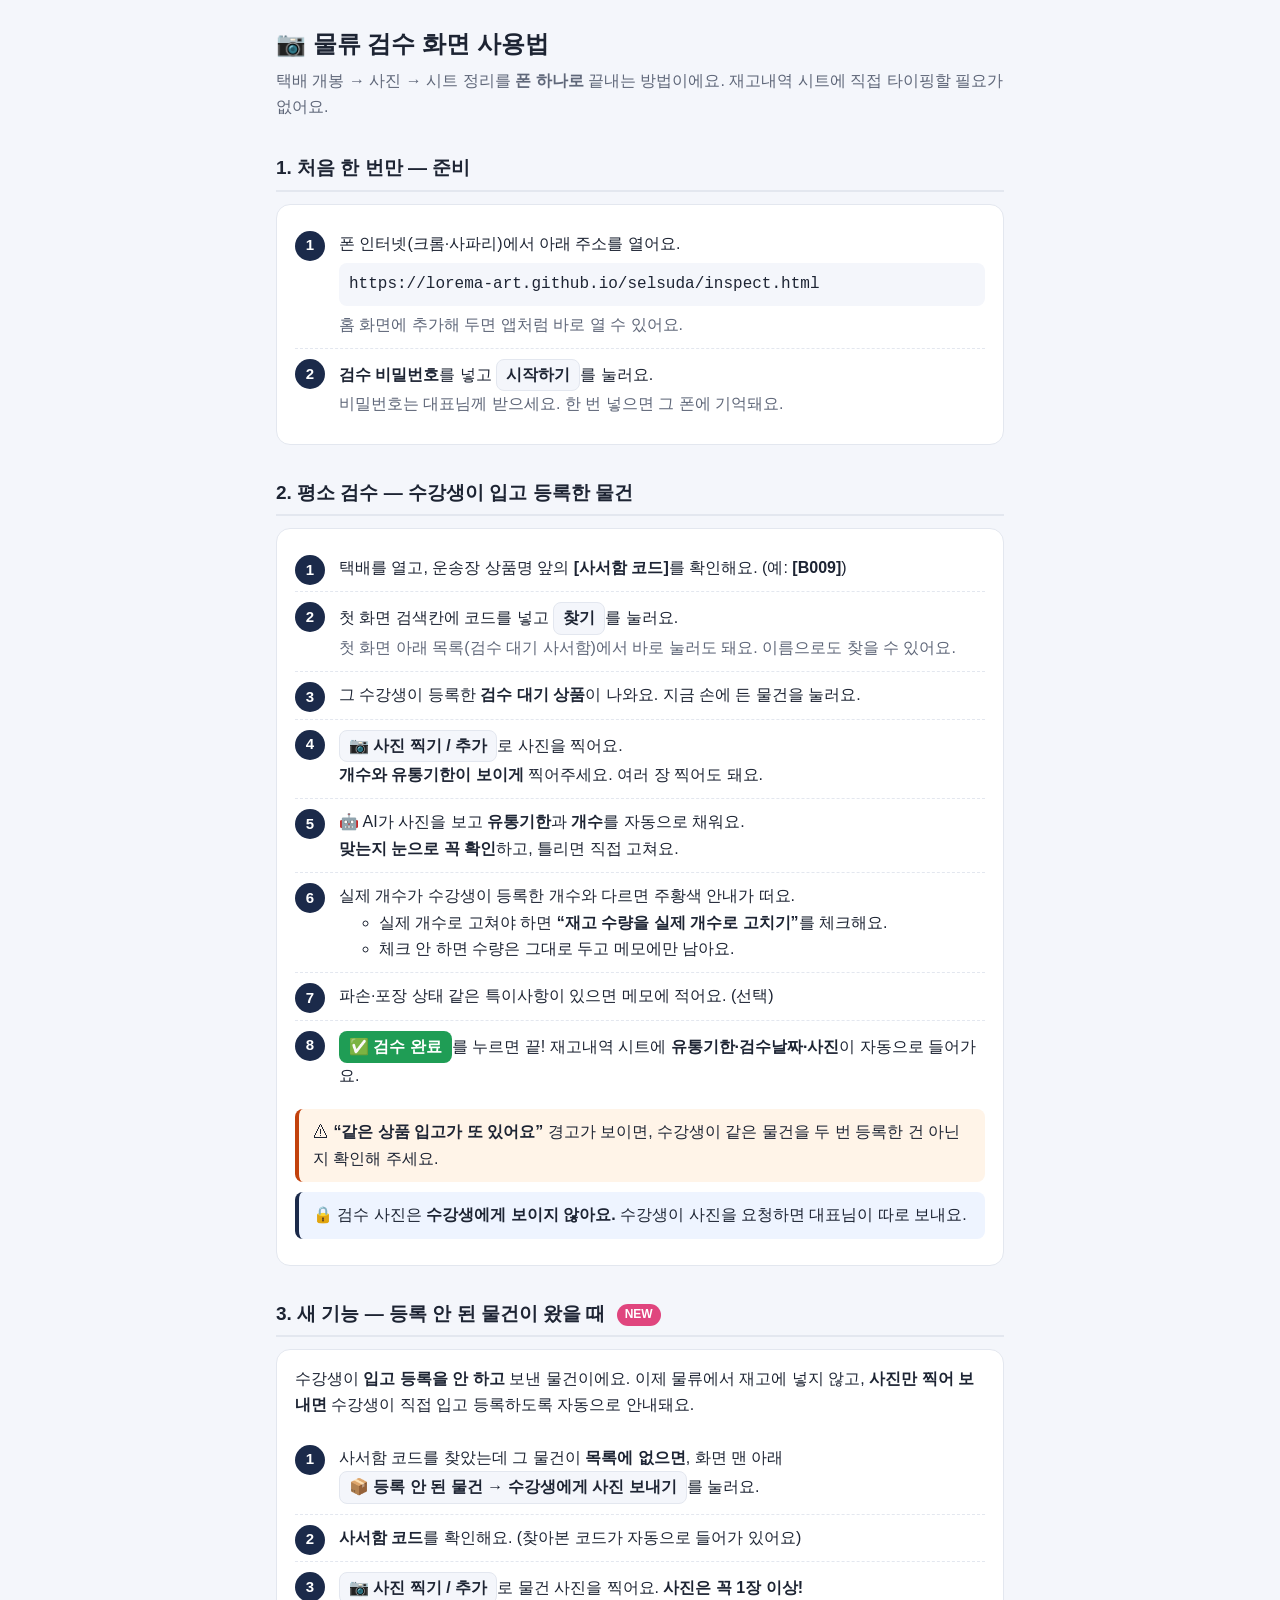
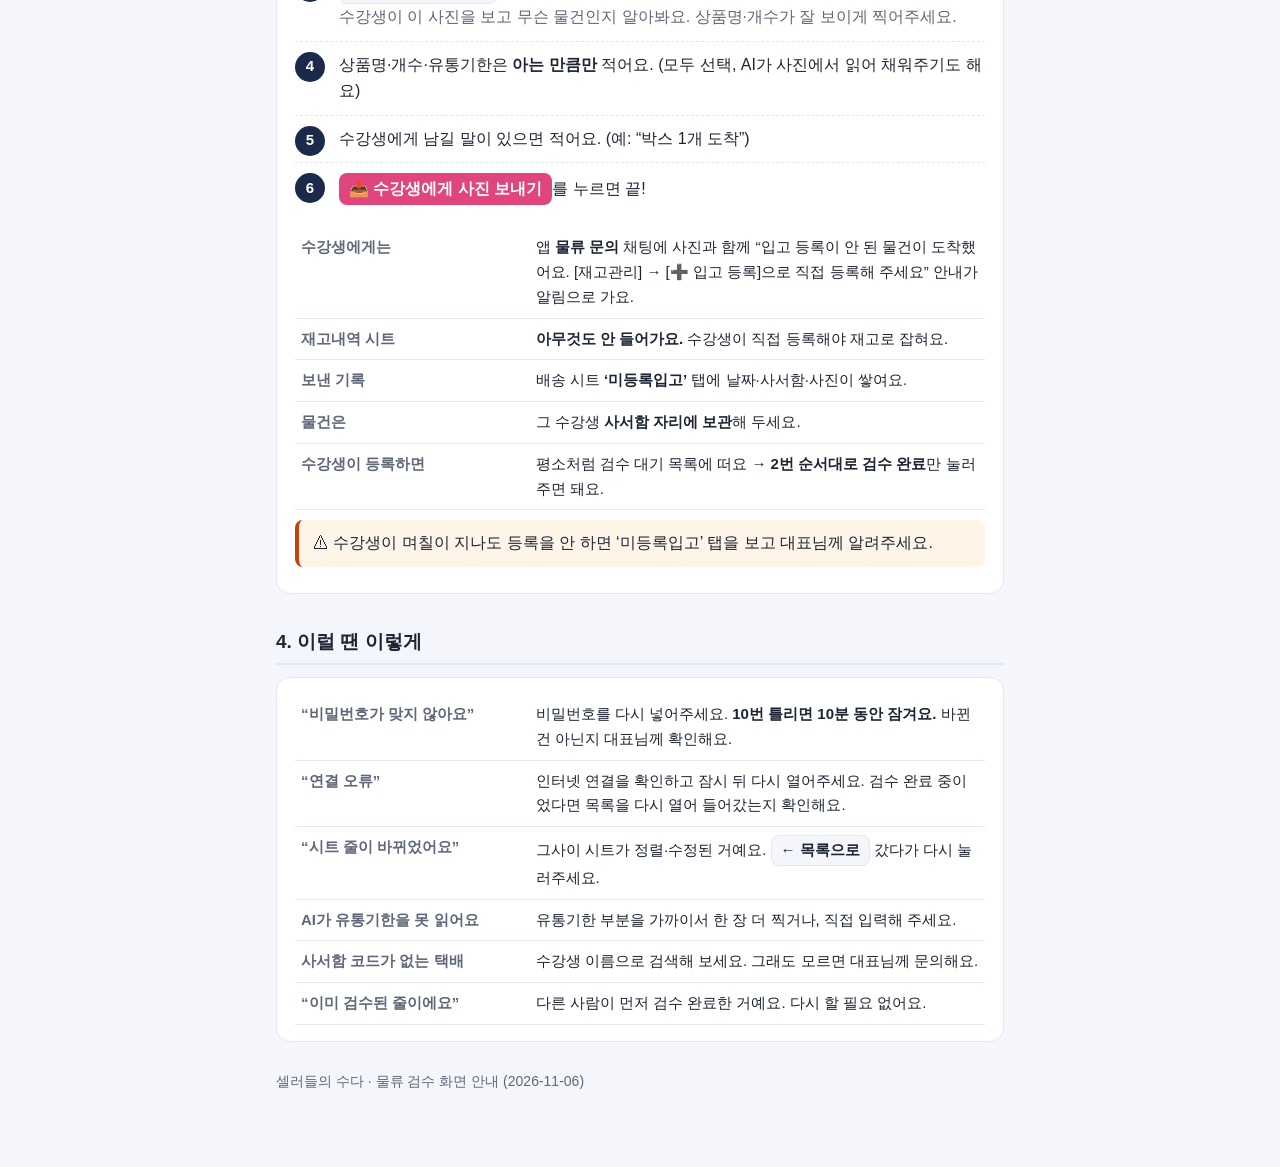
==== inspect-manual.html @ f2a62b9f "물류 검수화면 매뉴얼 추가" ====
<!DOCTYPE html>
<html lang="ko">
<head>
<meta charset="utf-8">
<meta name="viewport" content="width=device-width, initial-scale=1">
<title>물류 검수화면 매뉴얼</title>
<style>
:root{
  --bg:#f4f6fb; --card:#ffffff; --text:#1d2433; --muted:#5f6779; --line:#e3e7ef;
  --pri:#1b2a4a; --pink:#e0457e; --ok:#1f9d55; --warn:#c2410c; --warnbg:#fff4e8; --tip:#eef4ff;
}
@media (prefers-color-scheme: dark){
  :root:not([data-theme="light"]){
    --bg:#13161d; --card:#1c212b; --text:#e8ebf2; --muted:#a3abbd; --line:#2d3442;
    --pri:#9db4e8; --pink:#ff7aa8; --ok:#4ade80; --warn:#fb923c; --warnbg:#2b1f15; --tip:#1a2436;
  }
}
:root[data-theme="dark"]{
  --bg:#13161d; --card:#1c212b; --text:#e8ebf2; --muted:#a3abbd; --line:#2d3442;
  --pri:#9db4e8; --pink:#ff7aa8; --ok:#4ade80; --warn:#fb923c; --warnbg:#2b1f15; --tip:#1a2436;
}
*{box-sizing:border-box}
body{margin:0;background:var(--bg);color:var(--text);font-family:-apple-system,"Apple SD Gothic Neo","Malgun Gothic",sans-serif;line-height:1.65;font-size:16px}
.wrap{max-width:760px;margin:0 auto;padding:24px 16px 60px}
h1{font-size:24px;margin:0 0 4px}
.sub{color:var(--muted);margin:0 0 20px}
h2{font-size:19px;margin:32px 0 10px;padding-bottom:6px;border-bottom:2px solid var(--line)}
.card{background:var(--card);border:1px solid var(--line);border-radius:14px;padding:16px 18px;margin:12px 0}
ol.steps{counter-reset:s;list-style:none;padding:0;margin:0}
ol.steps>li{counter-increment:s;position:relative;padding:10px 0 10px 44px;border-bottom:1px dashed var(--line)}
ol.steps>li:last-child{border-bottom:0}
ol.steps>li::before{content:counter(s);position:absolute;left:0;top:10px;width:30px;height:30px;border-radius:50%;background:var(--pri);color:var(--card);font-weight:700;display:flex;align-items:center;justify-content:center;font-size:15px}
.btn{display:inline-block;padding:2px 9px;border-radius:8px;border:1px solid var(--line);background:var(--bg);font-weight:600;white-space:nowrap}
.btn.pink{background:var(--pink);color:#fff;border-color:transparent}
.btn.ok{background:var(--ok);color:#fff;border-color:transparent}
.warn{background:var(--warnbg);border-left:4px solid var(--warn);padding:10px 14px;border-radius:8px;margin:10px 0}
.tip{background:var(--tip);border-left:4px solid var(--pri);padding:10px 14px;border-radius:8px;margin:10px 0}
.url{font-family:ui-monospace,Consolas,monospace;word-break:break-all;background:var(--bg);padding:8px 10px;border-radius:8px;display:block;margin:6px 0}
.muted{color:var(--muted)}
table{width:100%;border-collapse:collapse;font-size:15px}
td,th{border-bottom:1px solid var(--line);padding:8px 6px;text-align:left;vertical-align:top}
th{color:var(--muted);font-weight:600;width:34%}
.tag{display:inline-block;font-size:12px;font-weight:700;padding:1px 8px;border-radius:999px;background:var(--pink);color:#fff;vertical-align:middle;margin-left:6px}
</style>
</head>
<body>
<div class="wrap">
  <h1>📷 물류 검수 화면 사용법</h1>
  <p class="sub">택배 개봉 → 사진 → 시트 정리를 <b>폰 하나로</b> 끝내는 방법이에요. 재고내역 시트에 직접 타이핑할 필요가 없어요.</p>

  <h2>1. 처음 한 번만 — 준비</h2>
  <div class="card">
    <ol class="steps">
      <li>폰 인터넷(크롬·사파리)에서 아래 주소를 열어요.
        <span class="url">https://lorema-art.github.io/selsuda/inspect.html</span>
        <span class="muted">홈 화면에 추가해 두면 앱처럼 바로 열 수 있어요.</span></li>
      <li><b>검수 비밀번호</b>를 넣고 <span class="btn">시작하기</span>를 눌러요.<br>
        <span class="muted">비밀번호는 대표님께 받으세요. 한 번 넣으면 그 폰에 기억돼요.</span></li>
    </ol>
  </div>

  <h2>2. 평소 검수 — 수강생이 입고 등록한 물건</h2>
  <div class="card">
    <ol class="steps">
      <li>택배를 열고, 운송장 상품명 앞의 <b>[사서함 코드]</b>를 확인해요. (예: <b>[B009]</b>)</li>
      <li>첫 화면 검색칸에 코드를 넣고 <span class="btn">찾기</span>를 눌러요.<br>
        <span class="muted">첫 화면 아래 목록(검수 대기 사서함)에서 바로 눌러도 돼요. 이름으로도 찾을 수 있어요.</span></li>
      <li>그 수강생이 등록한 <b>검수 대기 상품</b>이 나와요. 지금 손에 든 물건을 눌러요.</li>
      <li><span class="btn">📷 사진 찍기 / 추가</span>로 사진을 찍어요.<br>
        <b>개수와 유통기한이 보이게</b> 찍어주세요. 여러 장 찍어도 돼요.</li>
      <li>🤖 AI가 사진을 보고 <b>유통기한</b>과 <b>개수</b>를 자동으로 채워요.<br>
        <b>맞는지 눈으로 꼭 확인</b>하고, 틀리면 직접 고쳐요.</li>
      <li>실제 개수가 수강생이 등록한 개수와 다르면 주황색 안내가 떠요.
        <ul>
          <li>실제 개수로 고쳐야 하면 <b>“재고 수량을 실제 개수로 고치기”</b>를 체크해요.</li>
          <li>체크 안 하면 수량은 그대로 두고 메모에만 남아요.</li>
        </ul></li>
      <li>파손·포장 상태 같은 특이사항이 있으면 메모에 적어요. (선택)</li>
      <li><span class="btn ok">✅ 검수 완료</span>를 누르면 끝! 재고내역 시트에 <b>유통기한·검수날짜·사진</b>이 자동으로 들어가요.</li>
    </ol>
    <div class="warn">⚠ <b>“같은 상품 입고가 또 있어요”</b> 경고가 보이면, 수강생이 같은 물건을 두 번 등록한 건 아닌지 확인해 주세요.</div>
    <div class="tip">🔒 검수 사진은 <b>수강생에게 보이지 않아요.</b> 수강생이 사진을 요청하면 대표님이 따로 보내요.</div>
  </div>

  <h2>3. 새 기능 — 등록 안 된 물건이 왔을 때 <span class="tag">NEW</span></h2>
  <div class="card">
    <p style="margin-top:0">수강생이 <b>입고 등록을 안 하고</b> 보낸 물건이에요. 이제 물류에서 재고에 넣지 않고, <b>사진만 찍어 보내면</b> 수강생이 직접 입고 등록하도록 자동으로 안내돼요.</p>
    <ol class="steps">
      <li>사서함 코드를 찾았는데 그 물건이 <b>목록에 없으면</b>, 화면 맨 아래 <span class="btn">📦 등록 안 된 물건 → 수강생에게 사진 보내기</span>를 눌러요.</li>
      <li><b>사서함 코드</b>를 확인해요. (찾아본 코드가 자동으로 들어가 있어요)</li>
      <li><span class="btn">📷 사진 찍기 / 추가</span>로 물건 사진을 찍어요. <b>사진은 꼭 1장 이상!</b><br>
        <span class="muted">수강생이 이 사진을 보고 무슨 물건인지 알아봐요. 상품명·개수가 잘 보이게 찍어주세요.</span></li>
      <li>상품명·개수·유통기한은 <b>아는 만큼만</b> 적어요. (모두 선택, AI가 사진에서 읽어 채워주기도 해요)</li>
      <li>수강생에게 남길 말이 있으면 적어요. (예: “박스 1개 도착”)</li>
      <li><span class="btn pink">📤 수강생에게 사진 보내기</span>를 누르면 끝!</li>
    </ol>
    <table style="margin-top:12px">
      <tr><th>수강생에게는</th><td>앱 <b>물류 문의</b> 채팅에 사진과 함께 “입고 등록이 안 된 물건이 도착했어요. [재고관리] → [➕ 입고 등록]으로 직접 등록해 주세요” 안내가 알림으로 가요.</td></tr>
      <tr><th>재고내역 시트</th><td><b>아무것도 안 들어가요.</b> 수강생이 직접 등록해야 재고로 잡혀요.</td></tr>
      <tr><th>보낸 기록</th><td>배송 시트 <b>‘미등록입고’</b> 탭에 날짜·사서함·사진이 쌓여요.</td></tr>
      <tr><th>물건은</th><td>그 수강생 <b>사서함 자리에 보관</b>해 두세요.</td></tr>
      <tr><th>수강생이 등록하면</th><td>평소처럼 검수 대기 목록에 떠요 → <b>2번 순서대로 검수 완료</b>만 눌러주면 돼요.</td></tr>
    </table>
    <div class="warn">⚠ 수강생이 며칠이 지나도 등록을 안 하면 ‘미등록입고’ 탭을 보고 대표님께 알려주세요.</div>
  </div>

  <h2>4. 이럴 땐 이렇게</h2>
  <div class="card">
    <table>
      <tr><th>“비밀번호가 맞지 않아요”</th><td>비밀번호를 다시 넣어주세요. <b>10번 틀리면 10분 동안 잠겨요.</b> 바뀐 건 아닌지 대표님께 확인해요.</td></tr>
      <tr><th>“연결 오류”</th><td>인터넷 연결을 확인하고 잠시 뒤 다시 열어주세요. 검수 완료 중이었다면 목록을 다시 열어 들어갔는지 확인해요.</td></tr>
      <tr><th>“시트 줄이 바뀌었어요”</th><td>그사이 시트가 정렬·수정된 거예요. <span class="btn">← 목록으로</span> 갔다가 다시 눌러주세요.</td></tr>
      <tr><th>AI가 유통기한을 못 읽어요</th><td>유통기한 부분을 가까이서 한 장 더 찍거나, 직접 입력해 주세요.</td></tr>
      <tr><th>사서함 코드가 없는 택배</th><td>수강생 이름으로 검색해 보세요. 그래도 모르면 대표님께 문의해요.</td></tr>
      <tr><th>“이미 검수된 줄이에요”</th><td>다른 사람이 먼저 검수 완료한 거예요. 다시 할 필요 없어요.</td></tr>
    </table>
  </div>

  <p class="muted" style="margin-top:28px;font-size:14px">셀러들의 수다 · 물류 검수 화면 안내 (2026-11-06)</p>
</div>
</body>
</html>
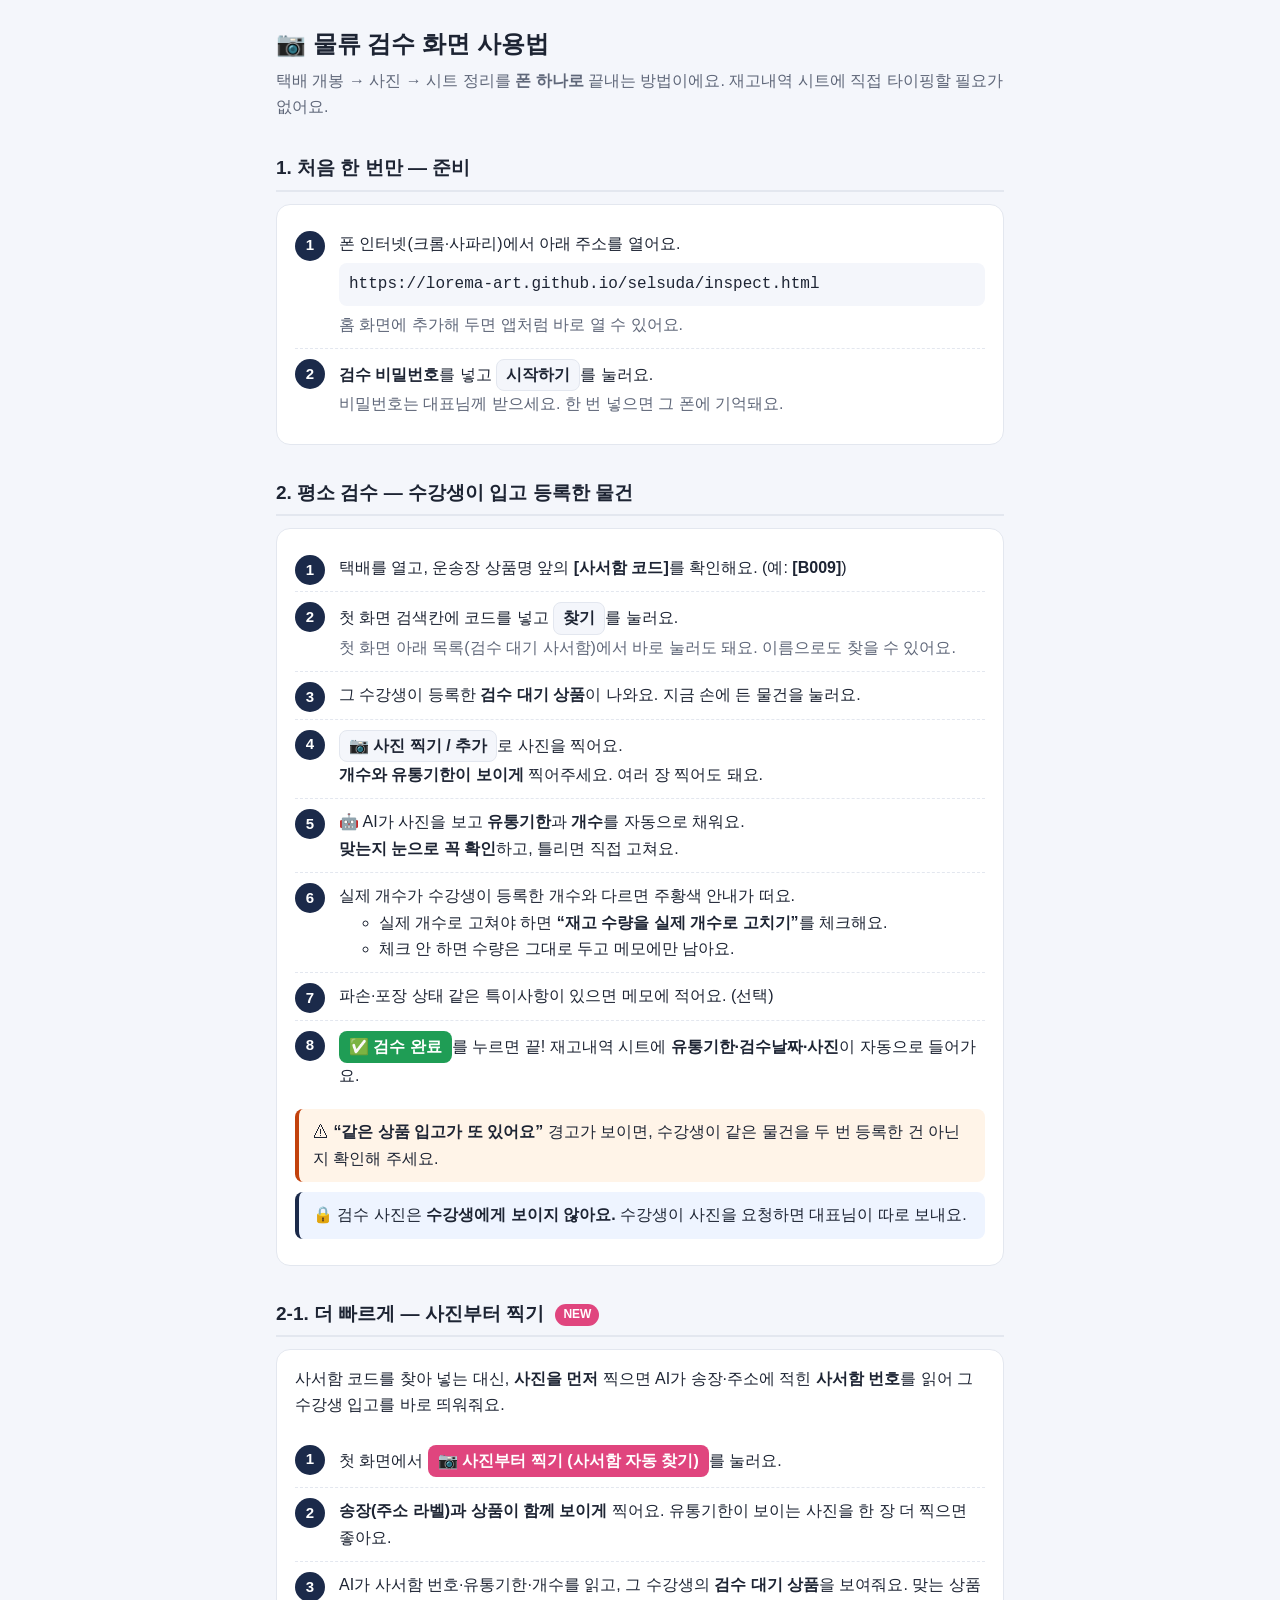
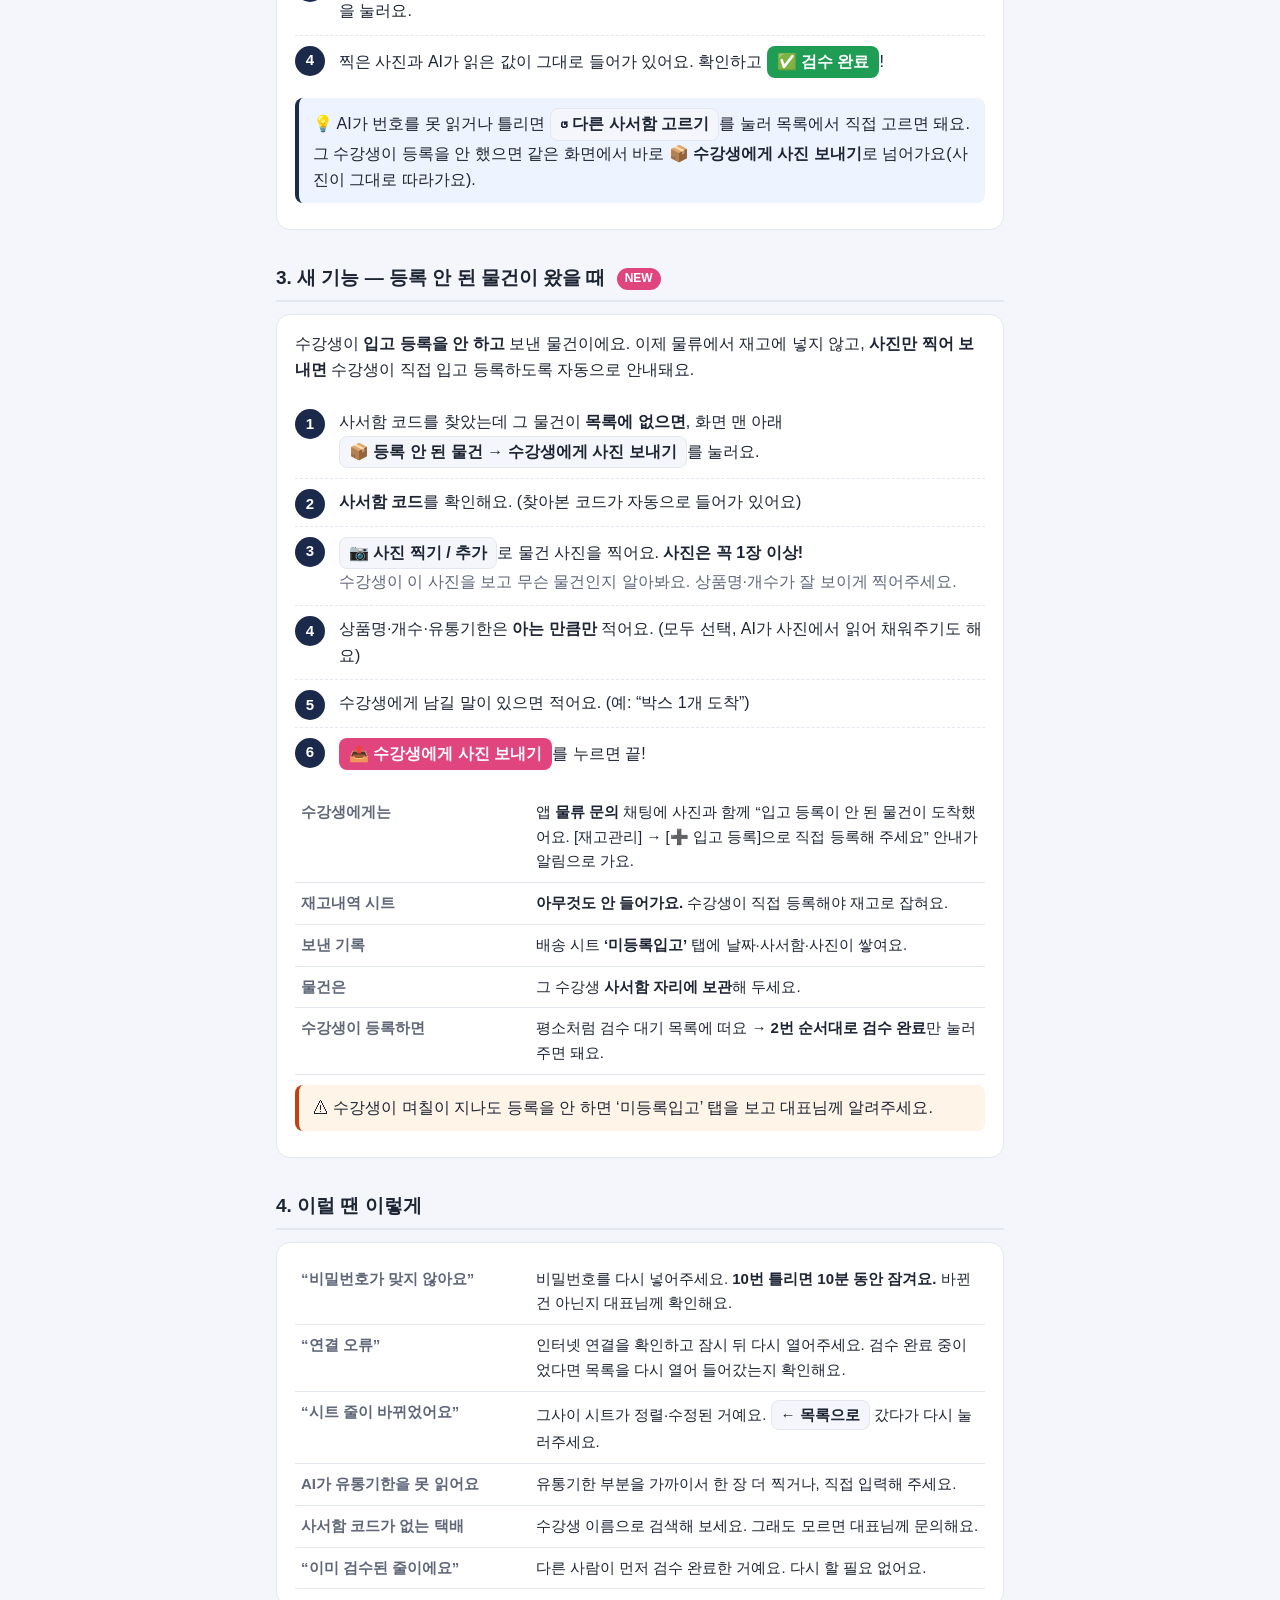
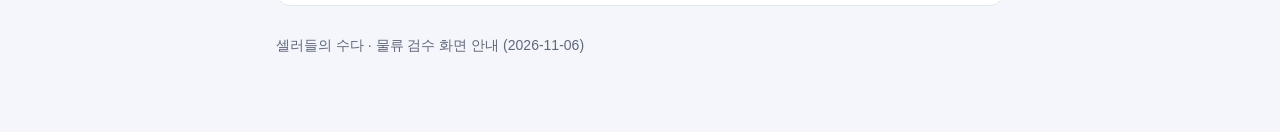
==== commit 8b3f9e89: "Add files via upload" ====
--- a/inspect-manual.html
+++ b/inspect-manual.html
@@ -82,6 +82,18 @@
     <div class="tip">🔒 검수 사진은 <b>수강생에게 보이지 않아요.</b> 수강생이 사진을 요청하면 대표님이 따로 보내요.</div>
   </div>
 
+  <h2>2-1. 더 빠르게 — 사진부터 찍기 <span class="tag">NEW</span></h2>
+  <div class="card">
+    <p style="margin-top:0">사서함 코드를 찾아 넣는 대신, <b>사진을 먼저</b> 찍으면 AI가 송장·주소에 적힌 <b>사서함 번호</b>를 읽어 그 수강생 입고를 바로 띄워줘요.</p>
+    <ol class="steps">
+      <li>첫 화면에서 <span class="btn pink">📷 사진부터 찍기 (사서함 자동 찾기)</span>를 눌러요.</li>
+      <li><b>송장(주소 라벨)과 상품이 함께 보이게</b> 찍어요. 유통기한이 보이는 사진을 한 장 더 찍으면 좋아요.</li>
+      <li>AI가 사서함 번호·유통기한·개수를 읽고, 그 수강생의 <b>검수 대기 상품</b>을 보여줘요. 맞는 상품을 눌러요.</li>
+      <li>찍은 사진과 AI가 읽은 값이 그대로 들어가 있어요. 확인하고 <span class="btn ok">✅ 검수 완료</span>!</li>
+    </ol>
+    <div class="tip">💡 AI가 번호를 못 읽거나 틀리면 <span class="btn">↺ 다른 사서함 고르기</span>를 눌러 목록에서 직접 고르면 돼요. 그 수강생이 등록을 안 했으면 같은 화면에서 바로 <b>📦 수강생에게 사진 보내기</b>로 넘어가요(사진이 그대로 따라가요).</div>
+  </div>
+
   <h2>3. 새 기능 — 등록 안 된 물건이 왔을 때 <span class="tag">NEW</span></h2>
   <div class="card">
     <p style="margin-top:0">수강생이 <b>입고 등록을 안 하고</b> 보낸 물건이에요. 이제 물류에서 재고에 넣지 않고, <b>사진만 찍어 보내면</b> 수강생이 직접 입고 등록하도록 자동으로 안내돼요.</p>
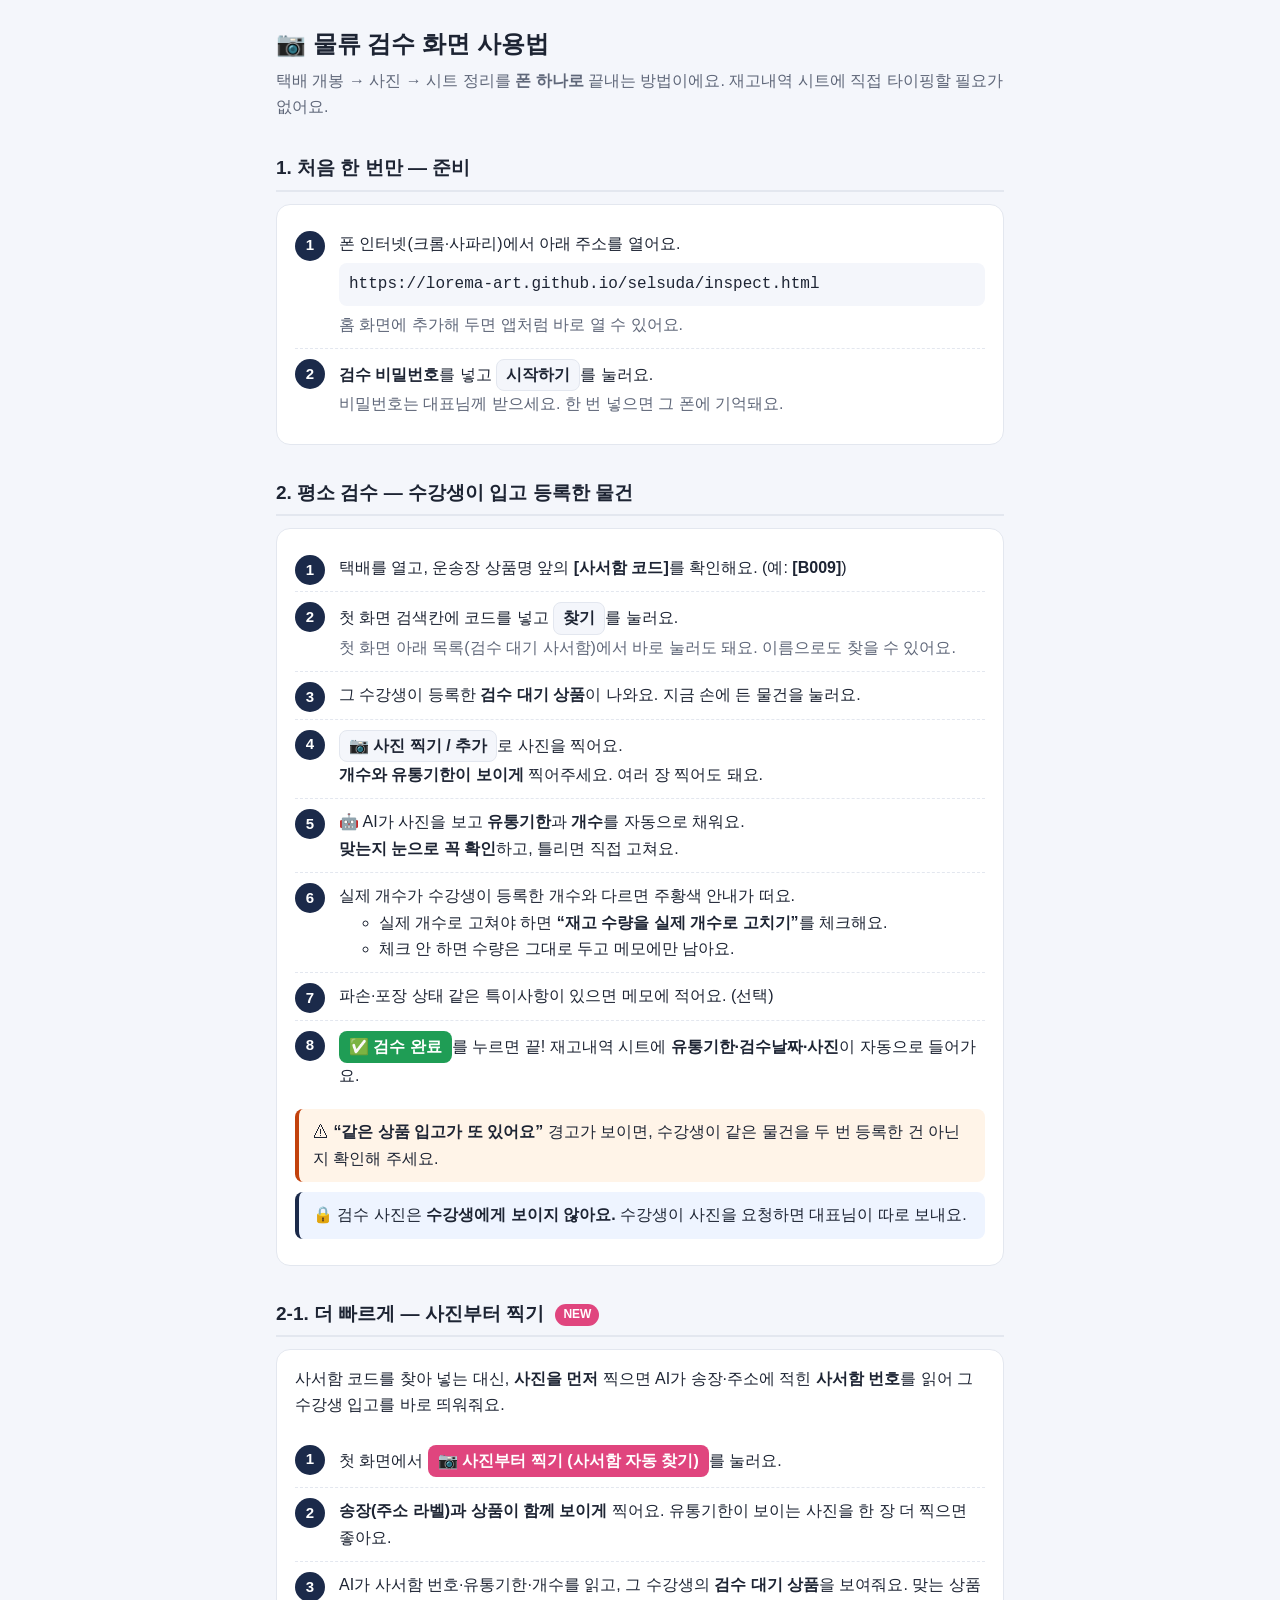
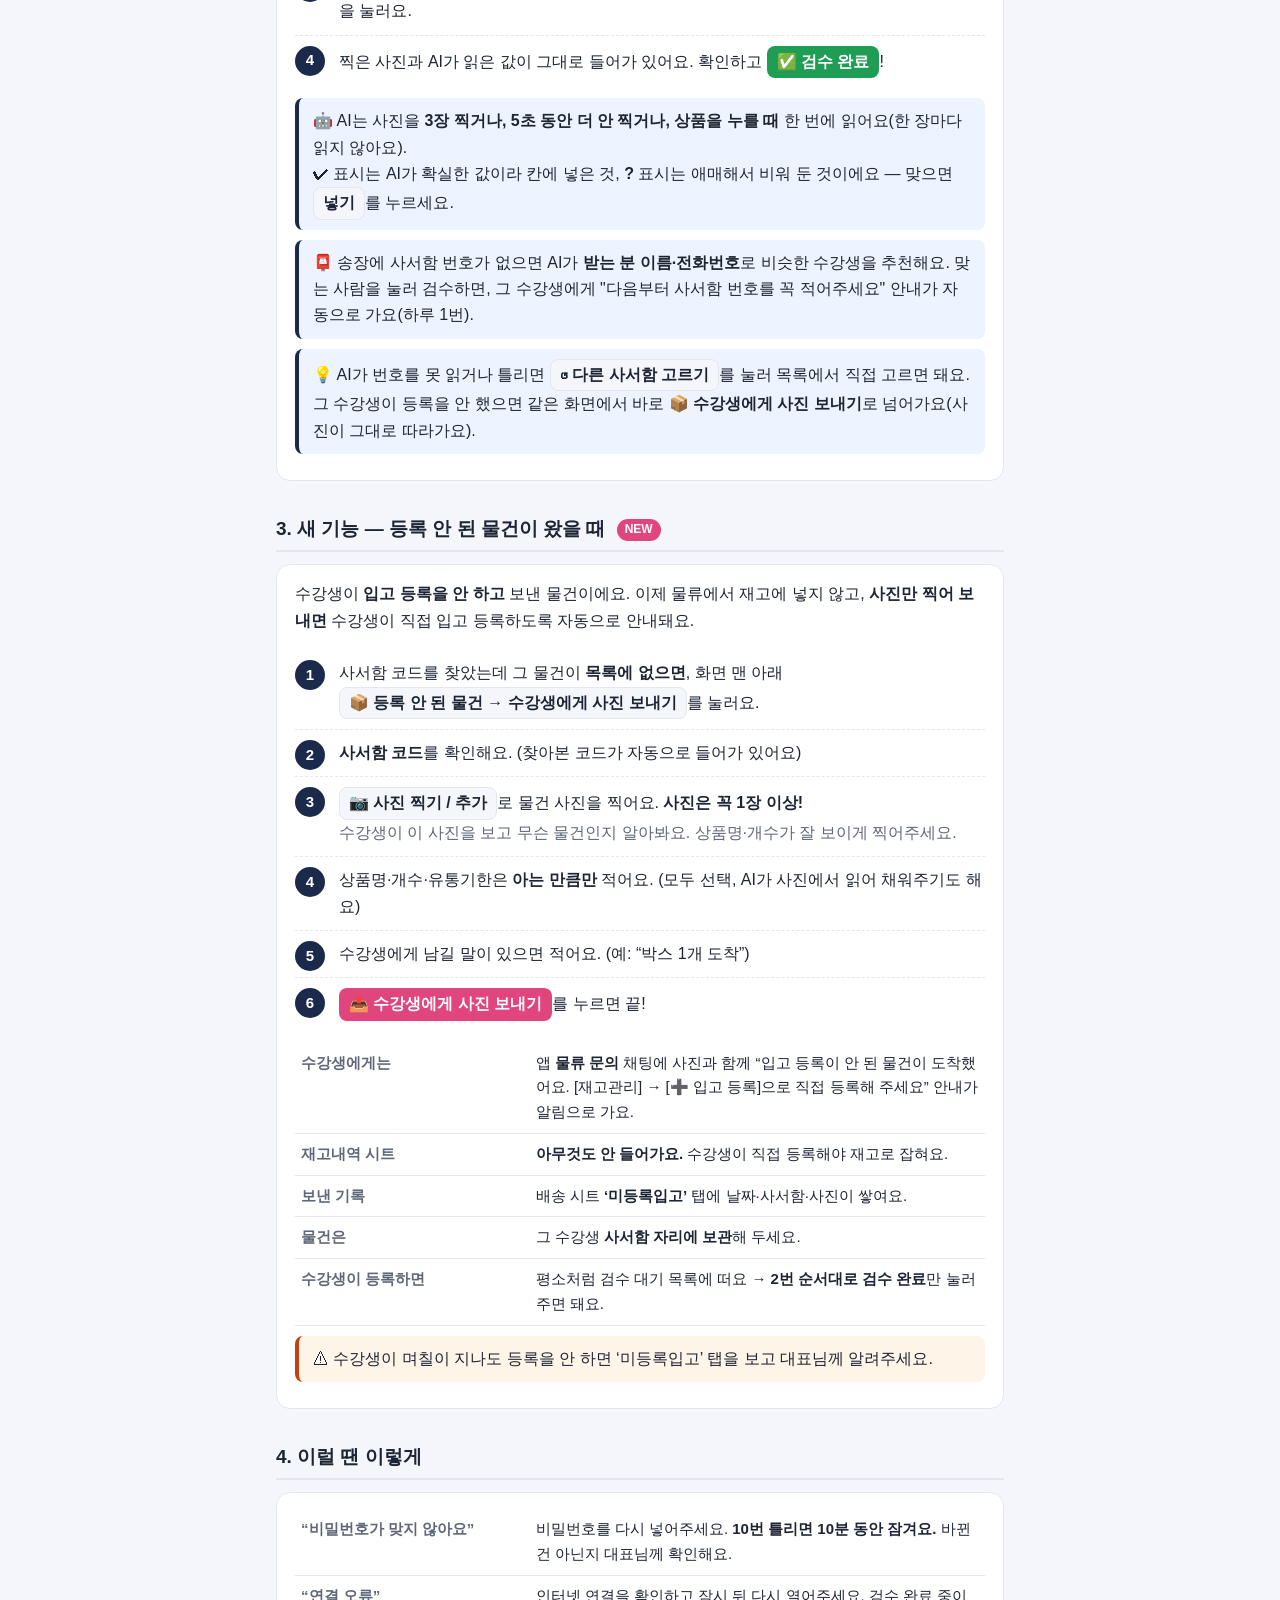
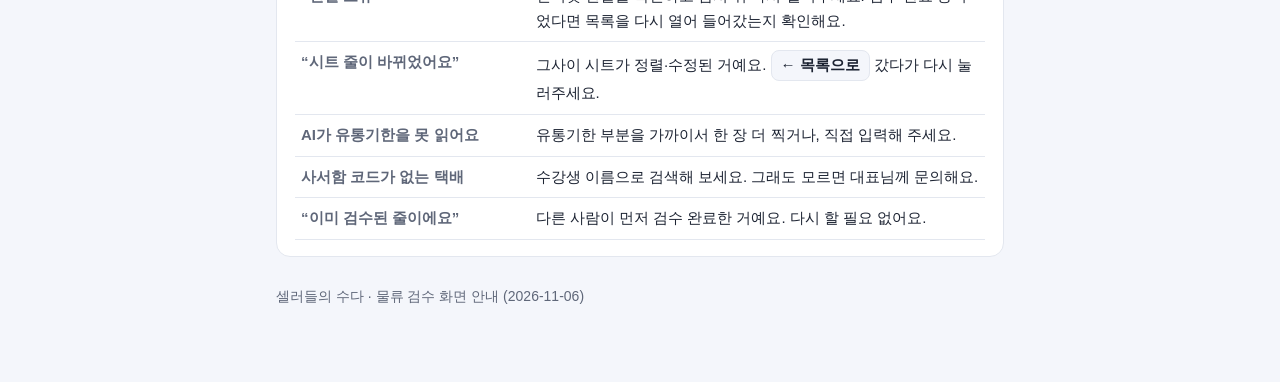
==== commit c476d54e: "물류 매뉴얼: AI 한 번에 읽기·사서함 추천 (inspect-manual.html)" ====
--- a/inspect-manual.html
+++ b/inspect-manual.html
@@ -91,6 +91,9 @@
       <li>AI가 사서함 번호·유통기한·개수를 읽고, 그 수강생의 <b>검수 대기 상품</b>을 보여줘요. 맞는 상품을 눌러요.</li>
       <li>찍은 사진과 AI가 읽은 값이 그대로 들어가 있어요. 확인하고 <span class="btn ok">✅ 검수 완료</span>!</li>
     </ol>
+    <div class="tip">🤖 AI는 사진을 <b>3장 찍거나, 5초 동안 더 안 찍거나, 상품을 누를 때</b> 한 번에 읽어요(한 장마다 읽지 않아요).<br>
+      ✔ 표시는 AI가 확실한 값이라 칸에 넣은 것, <b>?</b> 표시는 애매해서 비워 둔 것이에요 — 맞으면 <span class="btn">넣기</span>를 누르세요.</div>
+    <div class="tip">📮 송장에 사서함 번호가 없으면 AI가 <b>받는 분 이름·전화번호</b>로 비슷한 수강생을 추천해요. 맞는 사람을 눌러 검수하면, 그 수강생에게 "다음부터 사서함 번호를 꼭 적어주세요" 안내가 자동으로 가요(하루 1번).</div>
     <div class="tip">💡 AI가 번호를 못 읽거나 틀리면 <span class="btn">↺ 다른 사서함 고르기</span>를 눌러 목록에서 직접 고르면 돼요. 그 수강생이 등록을 안 했으면 같은 화면에서 바로 <b>📦 수강생에게 사진 보내기</b>로 넘어가요(사진이 그대로 따라가요).</div>
   </div>
 
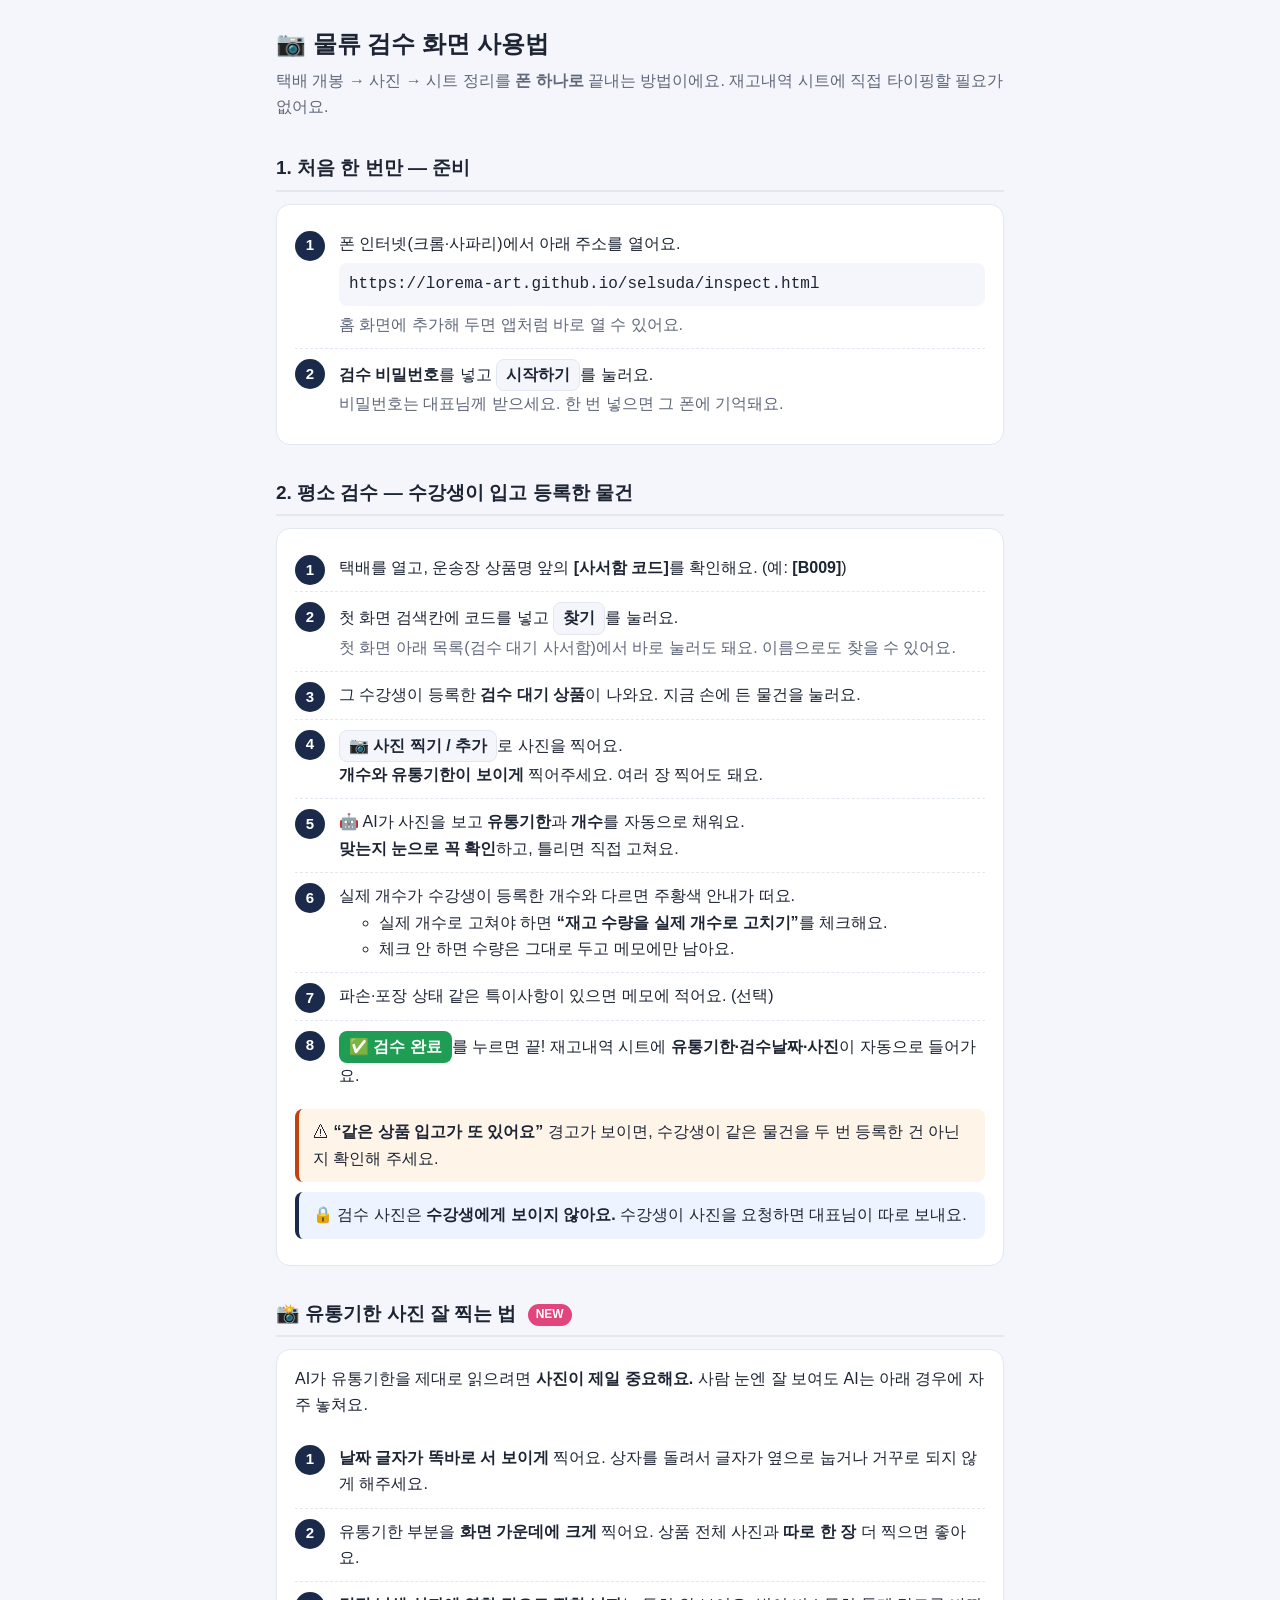
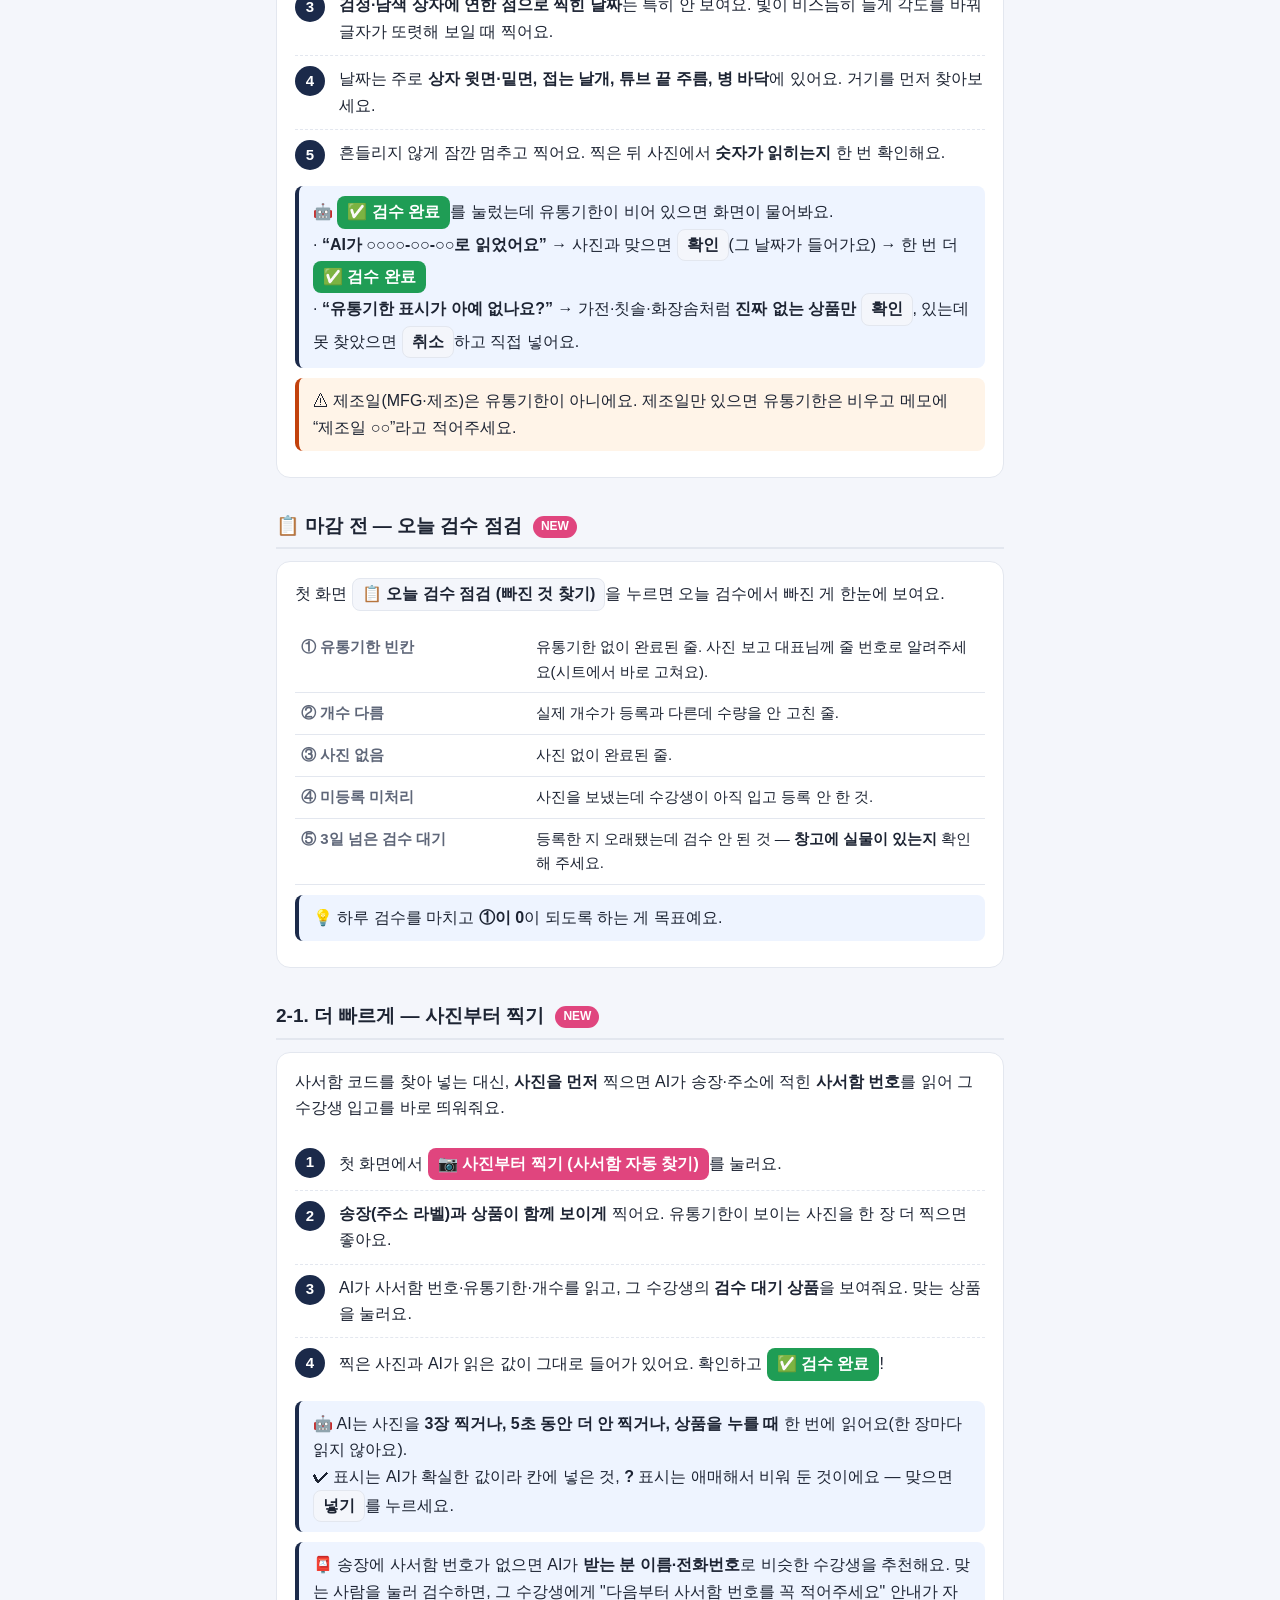
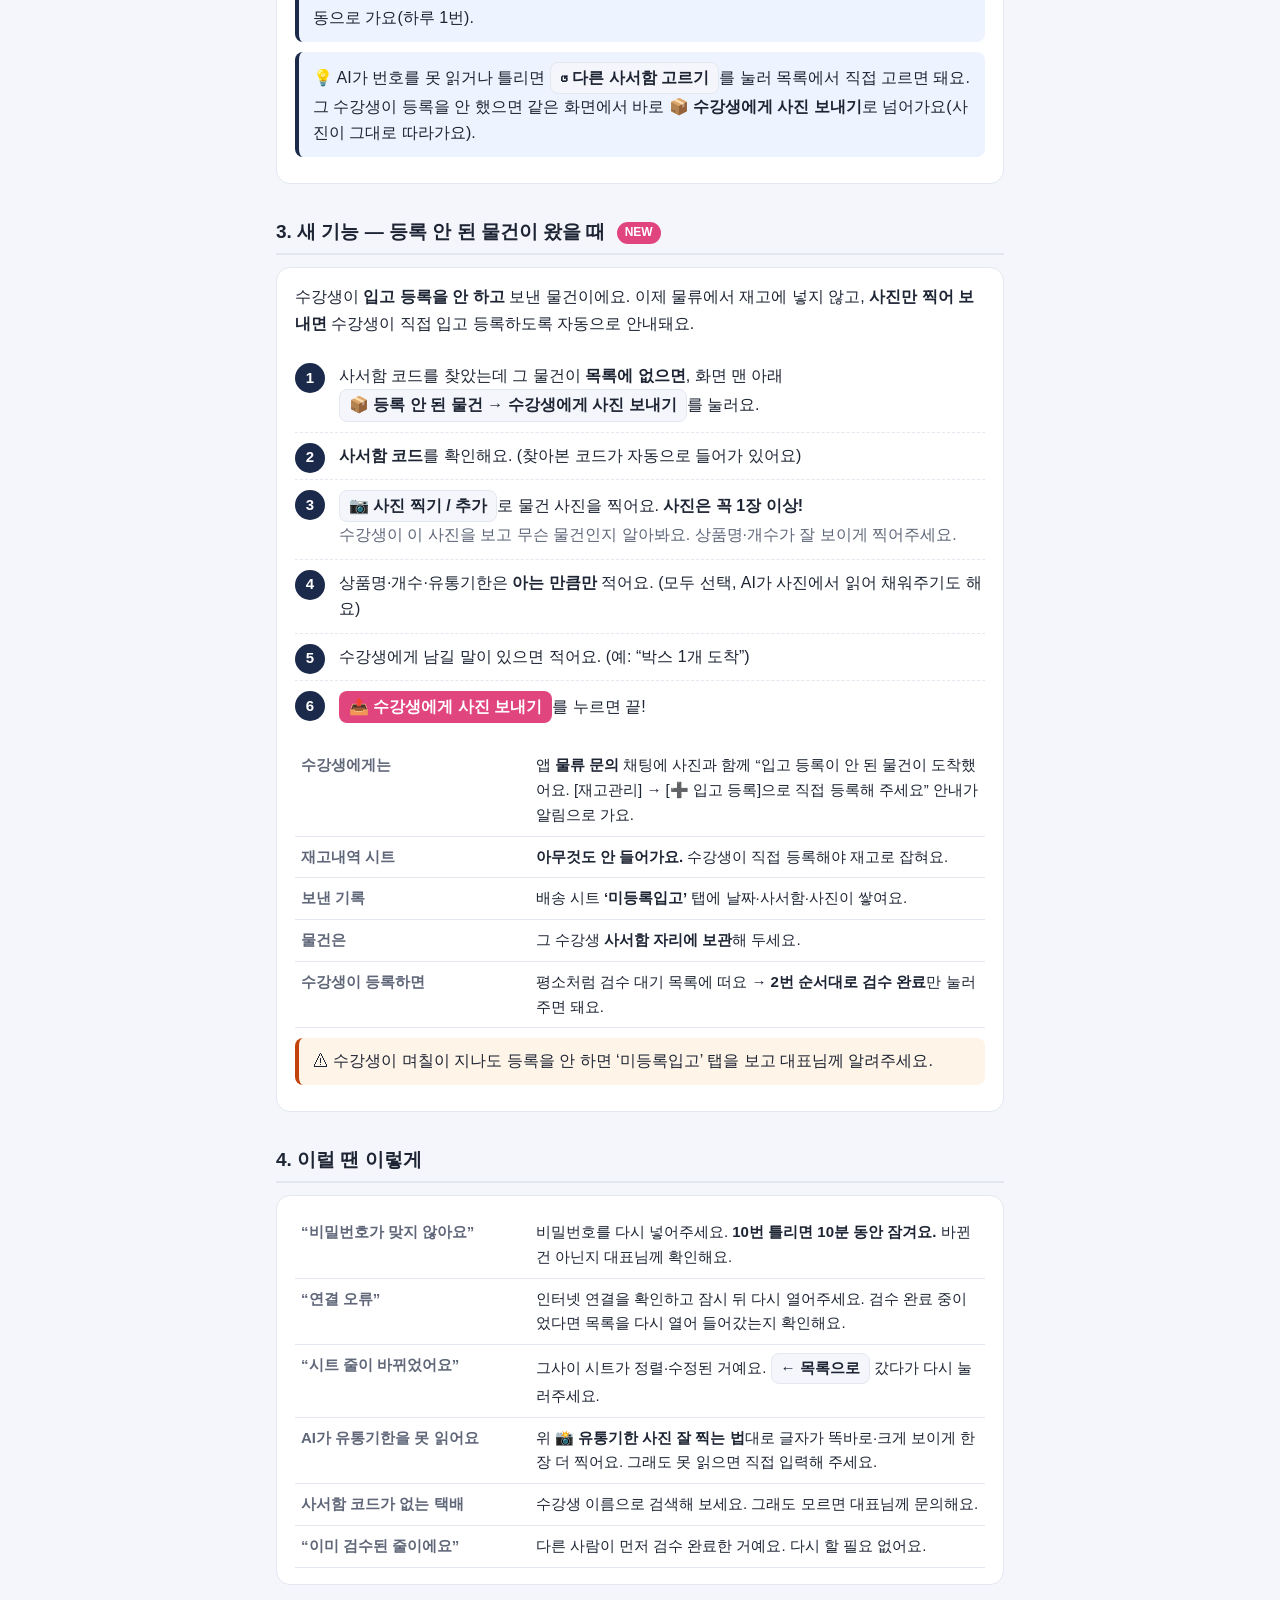
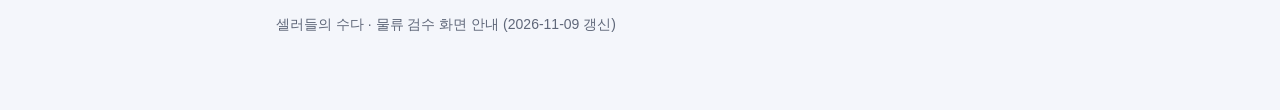
==== commit 732b3145: "검수 매뉴얼: 유통기한 사진 잘 찍는 법·오늘 검수 점검 추가 (inspect-manual.html)" ====
--- a/inspect-manual.html
+++ b/inspect-manual.html
@@ -82,6 +82,35 @@
     <div class="tip">🔒 검수 사진은 <b>수강생에게 보이지 않아요.</b> 수강생이 사진을 요청하면 대표님이 따로 보내요.</div>
   </div>
 
+  <h2>📸 유통기한 사진 잘 찍는 법 <span class="tag">NEW</span></h2>
+  <div class="card">
+    <p style="margin-top:0">AI가 유통기한을 제대로 읽으려면 <b>사진이 제일 중요해요.</b> 사람 눈엔 잘 보여도 AI는 아래 경우에 자주 놓쳐요.</p>
+    <ol class="steps">
+      <li><b>날짜 글자가 똑바로 서 보이게</b> 찍어요. 상자를 돌려서 글자가 옆으로 눕거나 거꾸로 되지 않게 해주세요.</li>
+      <li>유통기한 부분을 <b>화면 가운데에 크게</b> 찍어요. 상품 전체 사진과 <b>따로 한 장</b> 더 찍으면 좋아요.</li>
+      <li><b>검정·남색 상자에 연한 점으로 찍힌 날짜</b>는 특히 안 보여요. 빛이 비스듬히 들게 각도를 바꿔 글자가 또렷해 보일 때 찍어요.</li>
+      <li>날짜는 주로 <b>상자 윗면·밑면, 접는 날개, 튜브 끝 주름, 병 바닥</b>에 있어요. 거기를 먼저 찾아보세요.</li>
+      <li>흔들리지 않게 잠깐 멈추고 찍어요. 찍은 뒤 사진에서 <b>숫자가 읽히는지</b> 한 번 확인해요.</li>
+    </ol>
+    <div class="tip">🤖 <span class="btn ok">✅ 검수 완료</span>를 눌렀는데 유통기한이 비어 있으면 화면이 물어봐요.<br>
+      · <b>“AI가 ○○○○-○○-○○로 읽었어요”</b> → 사진과 맞으면 <span class="btn">확인</span>(그 날짜가 들어가요) → 한 번 더 <span class="btn ok">✅ 검수 완료</span><br>
+      · <b>“유통기한 표시가 아예 없나요?”</b> → 가전·칫솔·화장솜처럼 <b>진짜 없는 상품만</b> <span class="btn">확인</span>, 있는데 못 찾았으면 <span class="btn">취소</span>하고 직접 넣어요.</div>
+    <div class="warn">⚠ 제조일(MFG·제조)은 유통기한이 아니에요. 제조일만 있으면 유통기한은 비우고 메모에 “제조일 ○○”라고 적어주세요.</div>
+  </div>
+
+  <h2>📋 마감 전 — 오늘 검수 점검 <span class="tag">NEW</span></h2>
+  <div class="card">
+    <p style="margin-top:0">첫 화면 <span class="btn">📋 오늘 검수 점검 (빠진 것 찾기)</span>을 누르면 오늘 검수에서 빠진 게 한눈에 보여요.</p>
+    <table>
+      <tr><th>① 유통기한 빈칸</th><td>유통기한 없이 완료된 줄. 사진 보고 대표님께 줄 번호로 알려주세요(시트에서 바로 고쳐요).</td></tr>
+      <tr><th>② 개수 다름</th><td>실제 개수가 등록과 다른데 수량을 안 고친 줄.</td></tr>
+      <tr><th>③ 사진 없음</th><td>사진 없이 완료된 줄.</td></tr>
+      <tr><th>④ 미등록 미처리</th><td>사진을 보냈는데 수강생이 아직 입고 등록 안 한 것.</td></tr>
+      <tr><th>⑤ 3일 넘은 검수 대기</th><td>등록한 지 오래됐는데 검수 안 된 것 — <b>창고에 실물이 있는지</b> 확인해 주세요.</td></tr>
+    </table>
+    <div class="tip">💡 하루 검수를 마치고 <b>①이 0</b>이 되도록 하는 게 목표예요.</div>
+  </div>
+
   <h2>2-1. 더 빠르게 — 사진부터 찍기 <span class="tag">NEW</span></h2>
   <div class="card">
     <p style="margin-top:0">사서함 코드를 찾아 넣는 대신, <b>사진을 먼저</b> 찍으면 AI가 송장·주소에 적힌 <b>사서함 번호</b>를 읽어 그 수강생 입고를 바로 띄워줘요.</p>
@@ -125,13 +154,13 @@
       <tr><th>“비밀번호가 맞지 않아요”</th><td>비밀번호를 다시 넣어주세요. <b>10번 틀리면 10분 동안 잠겨요.</b> 바뀐 건 아닌지 대표님께 확인해요.</td></tr>
       <tr><th>“연결 오류”</th><td>인터넷 연결을 확인하고 잠시 뒤 다시 열어주세요. 검수 완료 중이었다면 목록을 다시 열어 들어갔는지 확인해요.</td></tr>
       <tr><th>“시트 줄이 바뀌었어요”</th><td>그사이 시트가 정렬·수정된 거예요. <span class="btn">← 목록으로</span> 갔다가 다시 눌러주세요.</td></tr>
-      <tr><th>AI가 유통기한을 못 읽어요</th><td>유통기한 부분을 가까이서 한 장 더 찍거나, 직접 입력해 주세요.</td></tr>
+      <tr><th>AI가 유통기한을 못 읽어요</th><td>위 <b>📸 유통기한 사진 잘 찍는 법</b>대로 글자가 똑바로·크게 보이게 한 장 더 찍어요. 그래도 못 읽으면 직접 입력해 주세요.</td></tr>
       <tr><th>사서함 코드가 없는 택배</th><td>수강생 이름으로 검색해 보세요. 그래도 모르면 대표님께 문의해요.</td></tr>
       <tr><th>“이미 검수된 줄이에요”</th><td>다른 사람이 먼저 검수 완료한 거예요. 다시 할 필요 없어요.</td></tr>
     </table>
   </div>
 
-  <p class="muted" style="margin-top:28px;font-size:14px">셀러들의 수다 · 물류 검수 화면 안내 (2026-11-06)</p>
+  <p class="muted" style="margin-top:28px;font-size:14px">셀러들의 수다 · 물류 검수 화면 안내 (2026-11-09 갱신)</p>
 </div>
 </body>
 </html>
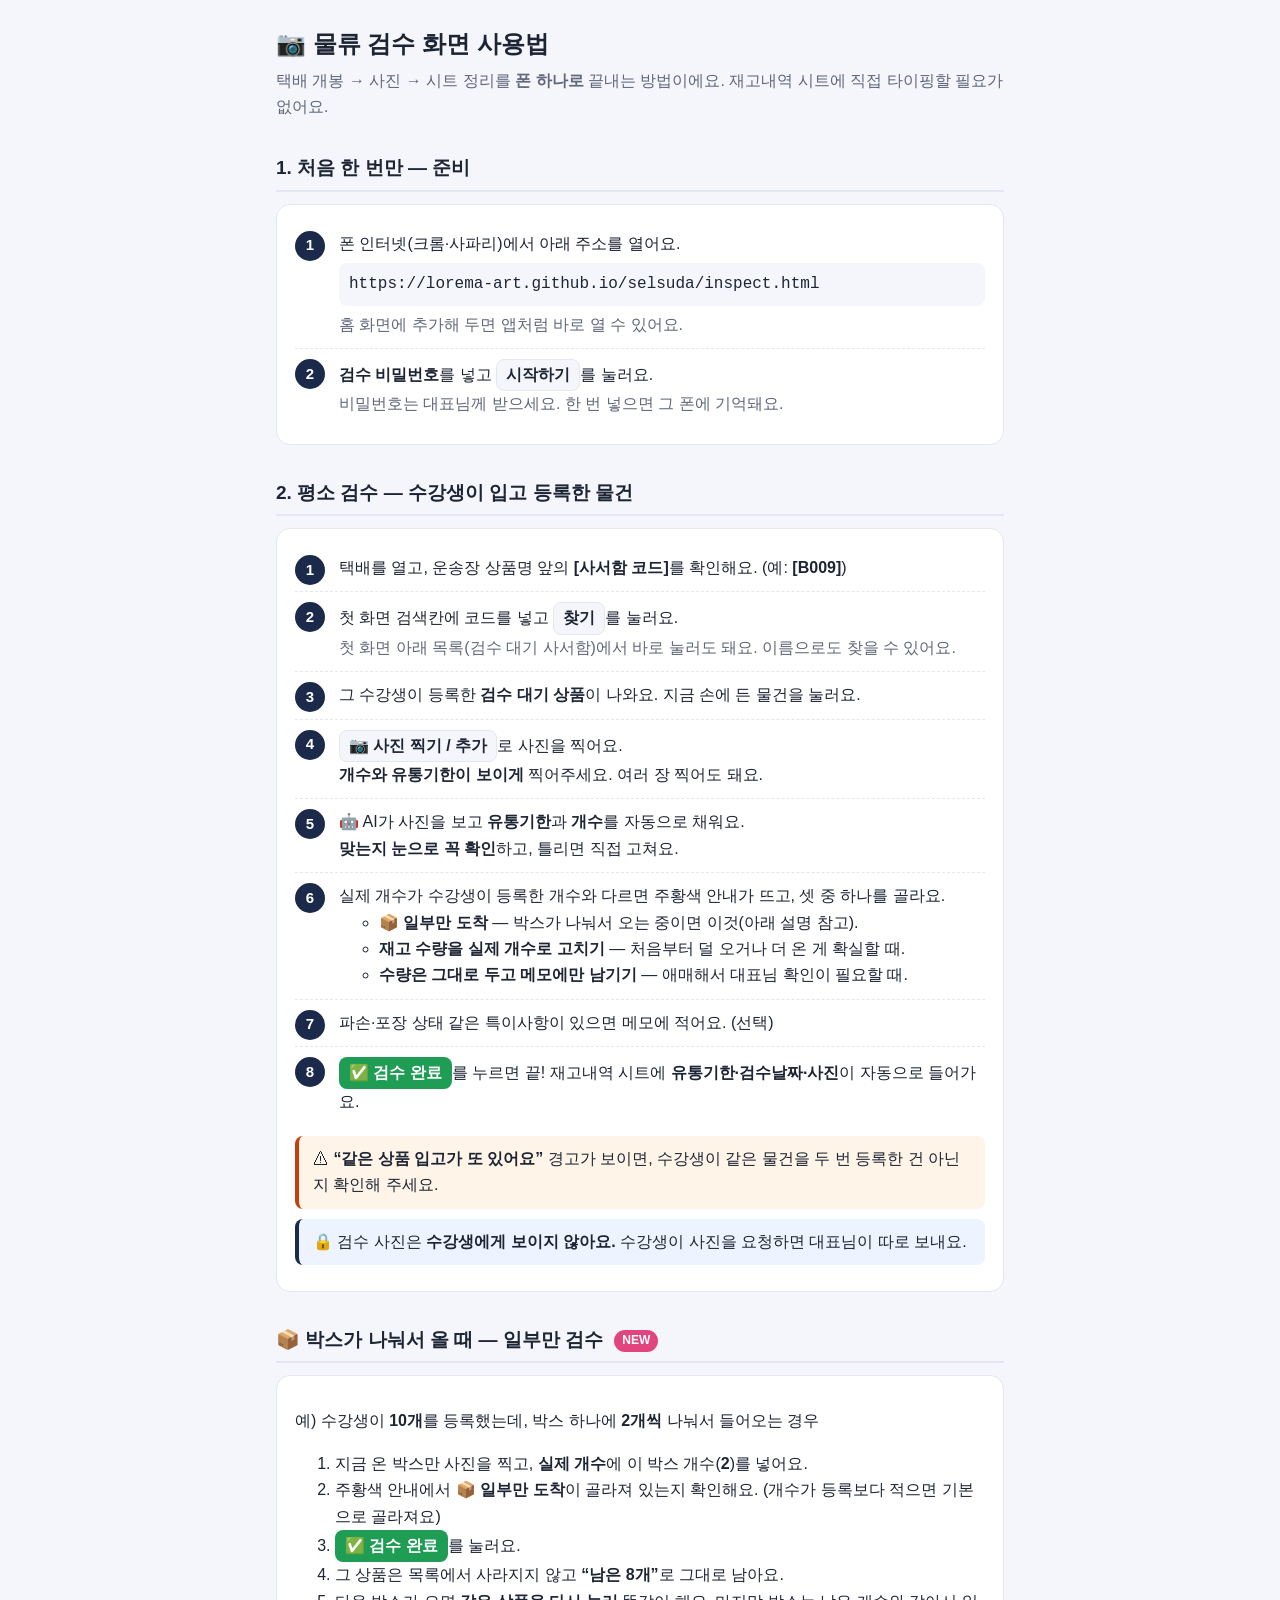
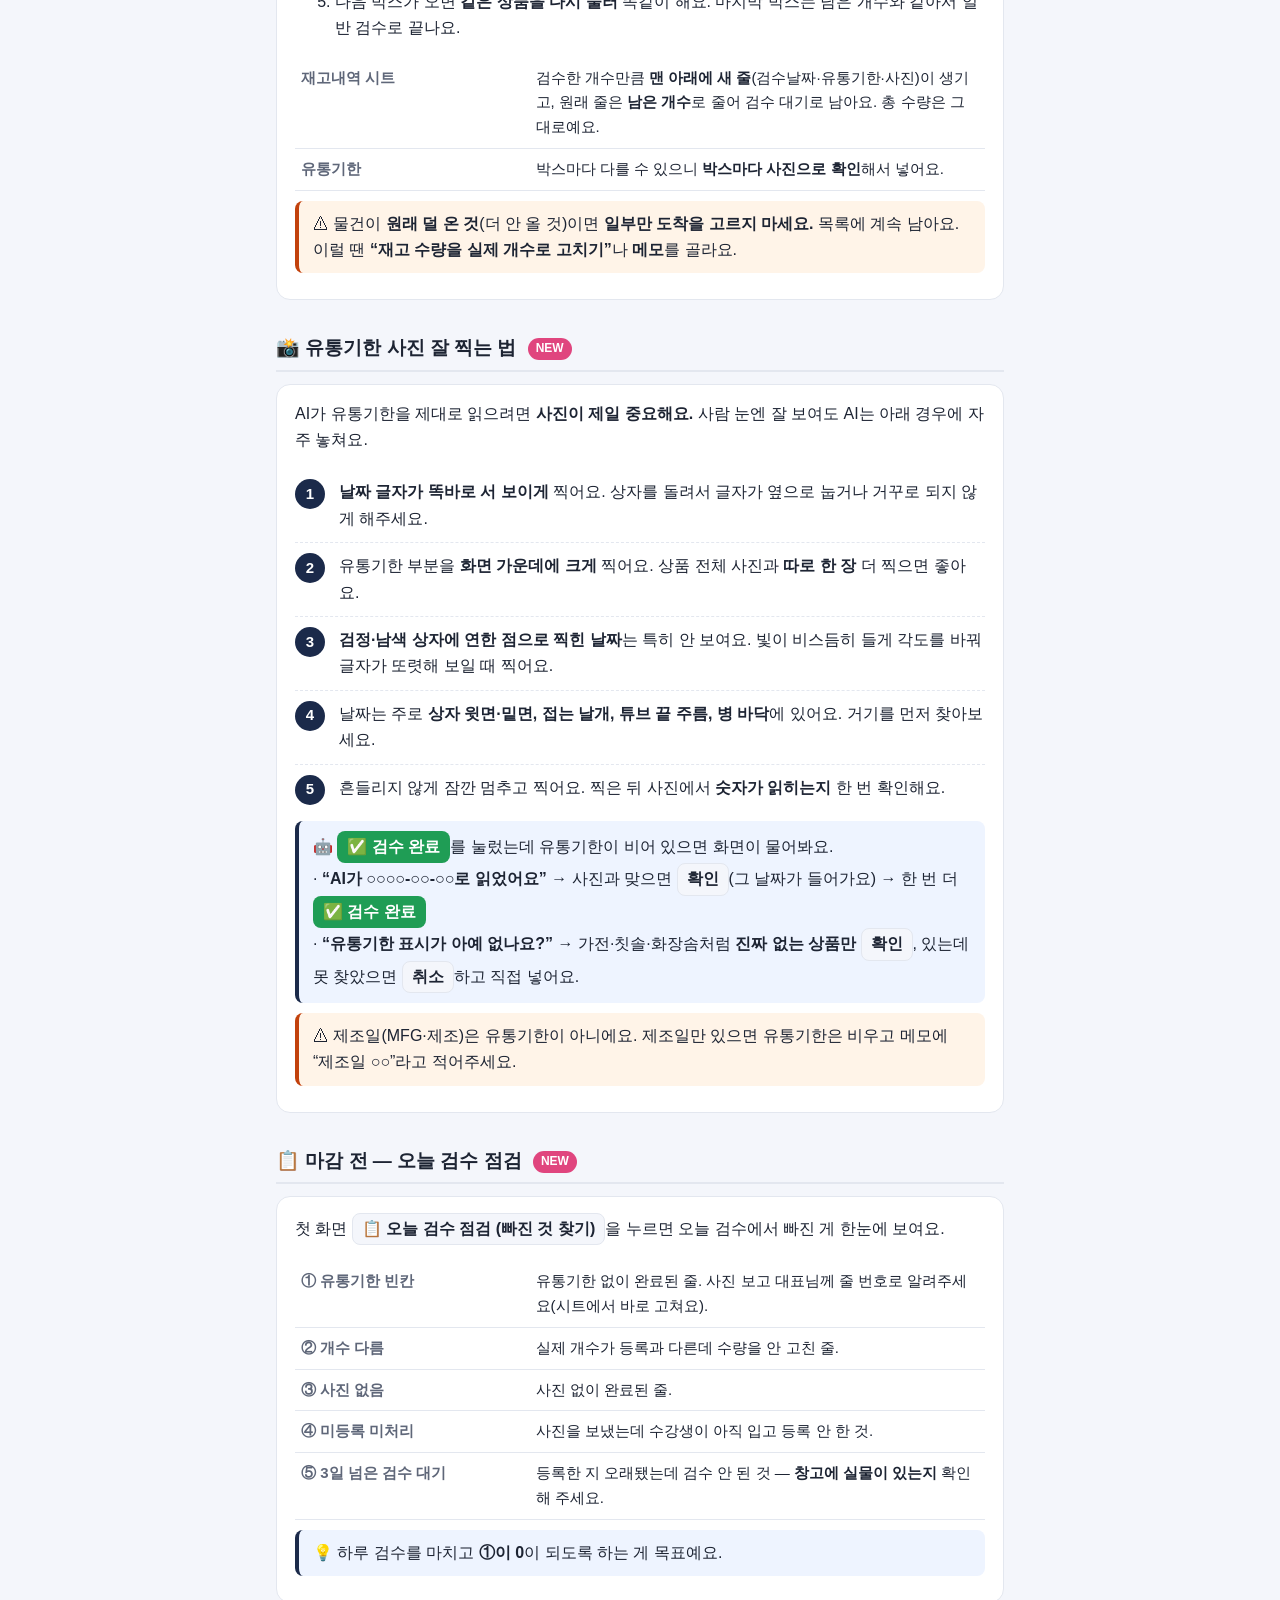
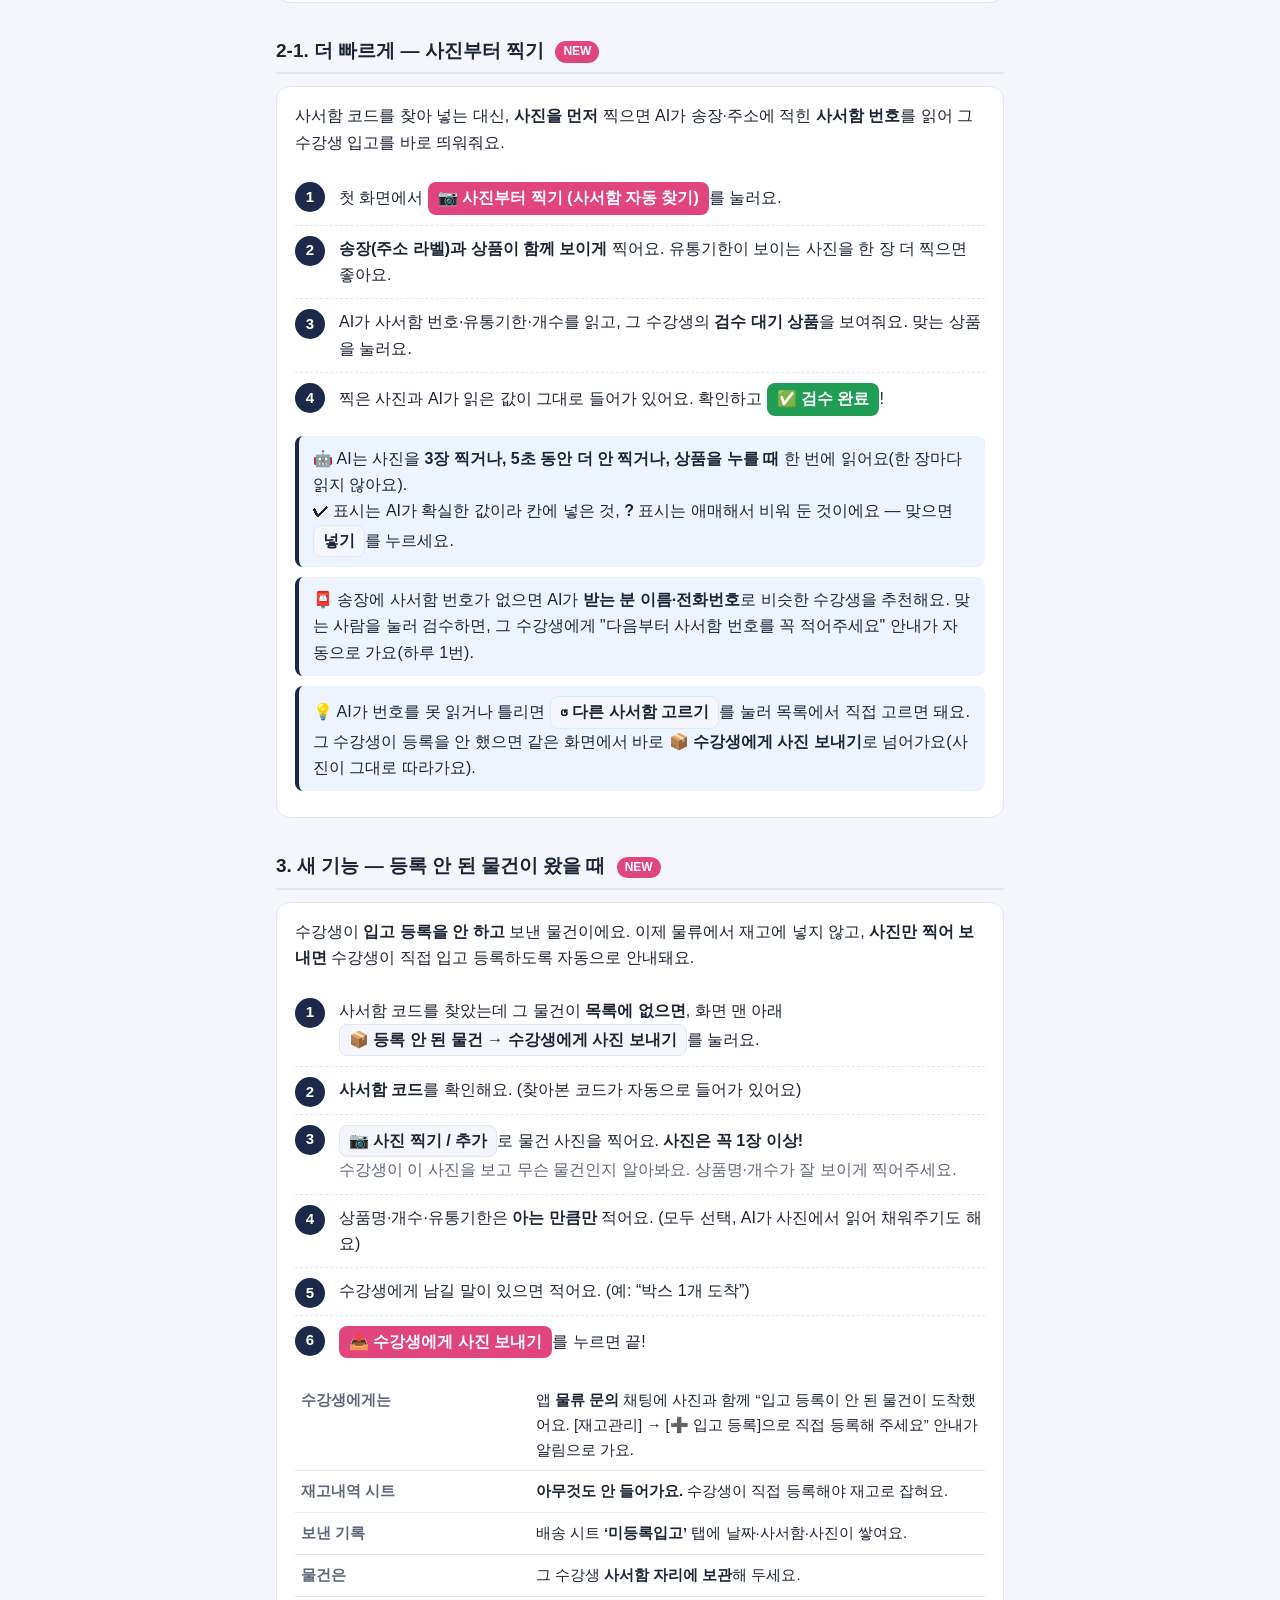
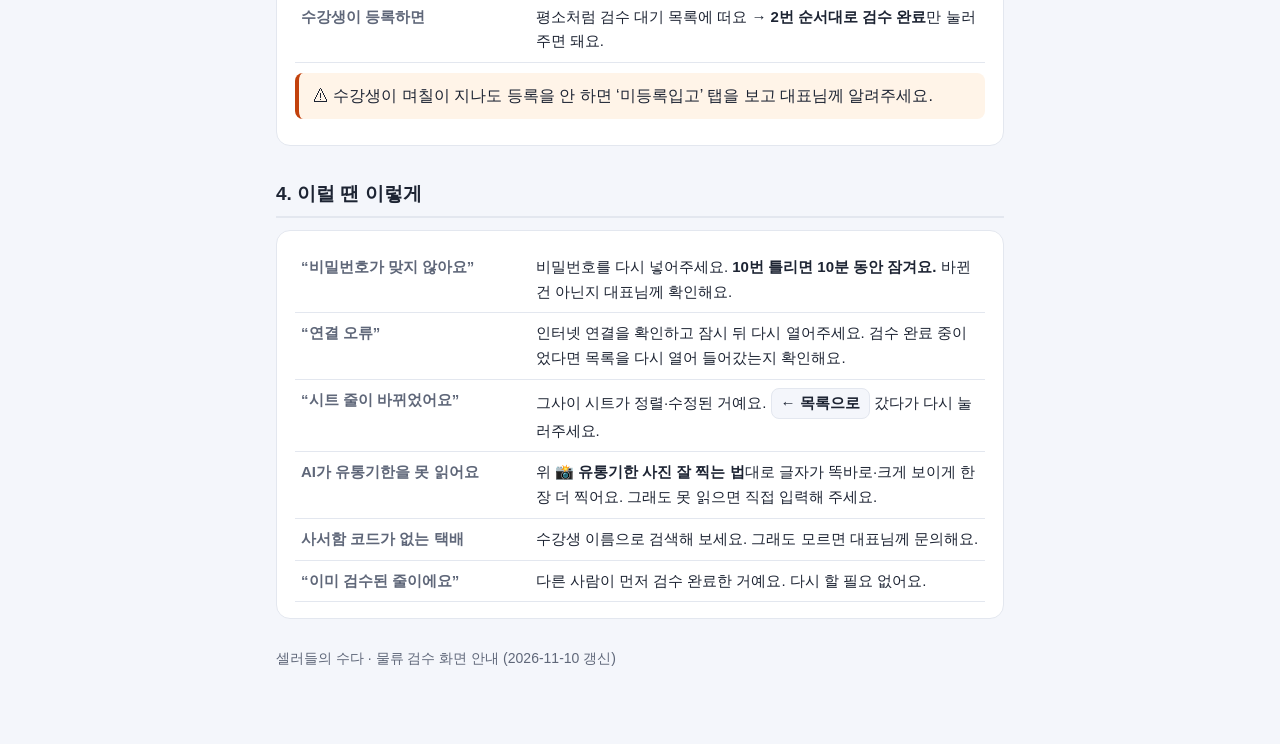
==== commit 6f403ab8: "검수 매뉴얼: 박스 나눠 올 때 일부만 검수 (inspect-manual.html)" ====
--- a/inspect-manual.html
+++ b/inspect-manual.html
@@ -70,16 +70,34 @@
         <b>개수와 유통기한이 보이게</b> 찍어주세요. 여러 장 찍어도 돼요.</li>
       <li>🤖 AI가 사진을 보고 <b>유통기한</b>과 <b>개수</b>를 자동으로 채워요.<br>
         <b>맞는지 눈으로 꼭 확인</b>하고, 틀리면 직접 고쳐요.</li>
-      <li>실제 개수가 수강생이 등록한 개수와 다르면 주황색 안내가 떠요.
+      <li>실제 개수가 수강생이 등록한 개수와 다르면 주황색 안내가 뜨고, 셋 중 하나를 골라요.
         <ul>
-          <li>실제 개수로 고쳐야 하면 <b>“재고 수량을 실제 개수로 고치기”</b>를 체크해요.</li>
-          <li>체크 안 하면 수량은 그대로 두고 메모에만 남아요.</li>
+          <li><b>📦 일부만 도착</b> — 박스가 나눠서 오는 중이면 이것(아래 설명 참고).</li>
+          <li><b>재고 수량을 실제 개수로 고치기</b> — 처음부터 덜 오거나 더 온 게 확실할 때.</li>
+          <li><b>수량은 그대로 두고 메모에만 남기기</b> — 애매해서 대표님 확인이 필요할 때.</li>
         </ul></li>
       <li>파손·포장 상태 같은 특이사항이 있으면 메모에 적어요. (선택)</li>
       <li><span class="btn ok">✅ 검수 완료</span>를 누르면 끝! 재고내역 시트에 <b>유통기한·검수날짜·사진</b>이 자동으로 들어가요.</li>
     </ol>
     <div class="warn">⚠ <b>“같은 상품 입고가 또 있어요”</b> 경고가 보이면, 수강생이 같은 물건을 두 번 등록한 건 아닌지 확인해 주세요.</div>
     <div class="tip">🔒 검수 사진은 <b>수강생에게 보이지 않아요.</b> 수강생이 사진을 요청하면 대표님이 따로 보내요.</div>
+  </div>
+
+  <h2>📦 박스가 나눠서 올 때 — 일부만 검수 <span class="tag">NEW</span></h2>
+  <div class="card">
+    <p>예) 수강생이 <b>10개</b>를 등록했는데, 박스 하나에 <b>2개씩</b> 나눠서 들어오는 경우</p>
+    <ol>
+      <li>지금 온 박스만 사진을 찍고, <b>실제 개수</b>에 이 박스 개수(<b>2</b>)를 넣어요.</li>
+      <li>주황색 안내에서 <b>📦 일부만 도착</b>이 골라져 있는지 확인해요. (개수가 등록보다 적으면 기본으로 골라져요)</li>
+      <li><span class="btn ok">✅ 검수 완료</span>를 눌러요.</li>
+      <li>그 상품은 목록에서 사라지지 않고 <b>“남은 8개”</b>로 그대로 남아요.</li>
+      <li>다음 박스가 오면 <b>같은 상품을 다시 눌러</b> 똑같이 해요. 마지막 박스는 남은 개수와 같아서 일반 검수로 끝나요.</li>
+    </ol>
+    <table>
+      <tr><th>재고내역 시트</th><td>검수한 개수만큼 <b>맨 아래에 새 줄</b>(검수날짜·유통기한·사진)이 생기고, 원래 줄은 <b>남은 개수</b>로 줄어 검수 대기로 남아요. 총 수량은 그대로예요.</td></tr>
+      <tr><th>유통기한</th><td>박스마다 다를 수 있으니 <b>박스마다 사진으로 확인</b>해서 넣어요.</td></tr>
+    </table>
+    <div class="warn">⚠ 물건이 <b>원래 덜 온 것</b>(더 안 올 것)이면 <b>일부만 도착을 고르지 마세요.</b> 목록에 계속 남아요. 이럴 땐 <b>“재고 수량을 실제 개수로 고치기”</b>나 <b>메모</b>를 골라요.</div>
   </div>
 
   <h2>📸 유통기한 사진 잘 찍는 법 <span class="tag">NEW</span></h2>
@@ -160,7 +178,7 @@
     </table>
   </div>
 
-  <p class="muted" style="margin-top:28px;font-size:14px">셀러들의 수다 · 물류 검수 화면 안내 (2026-11-09 갱신)</p>
+  <p class="muted" style="margin-top:28px;font-size:14px">셀러들의 수다 · 물류 검수 화면 안내 (2026-11-10 갱신)</p>
 </div>
 </body>
 </html>
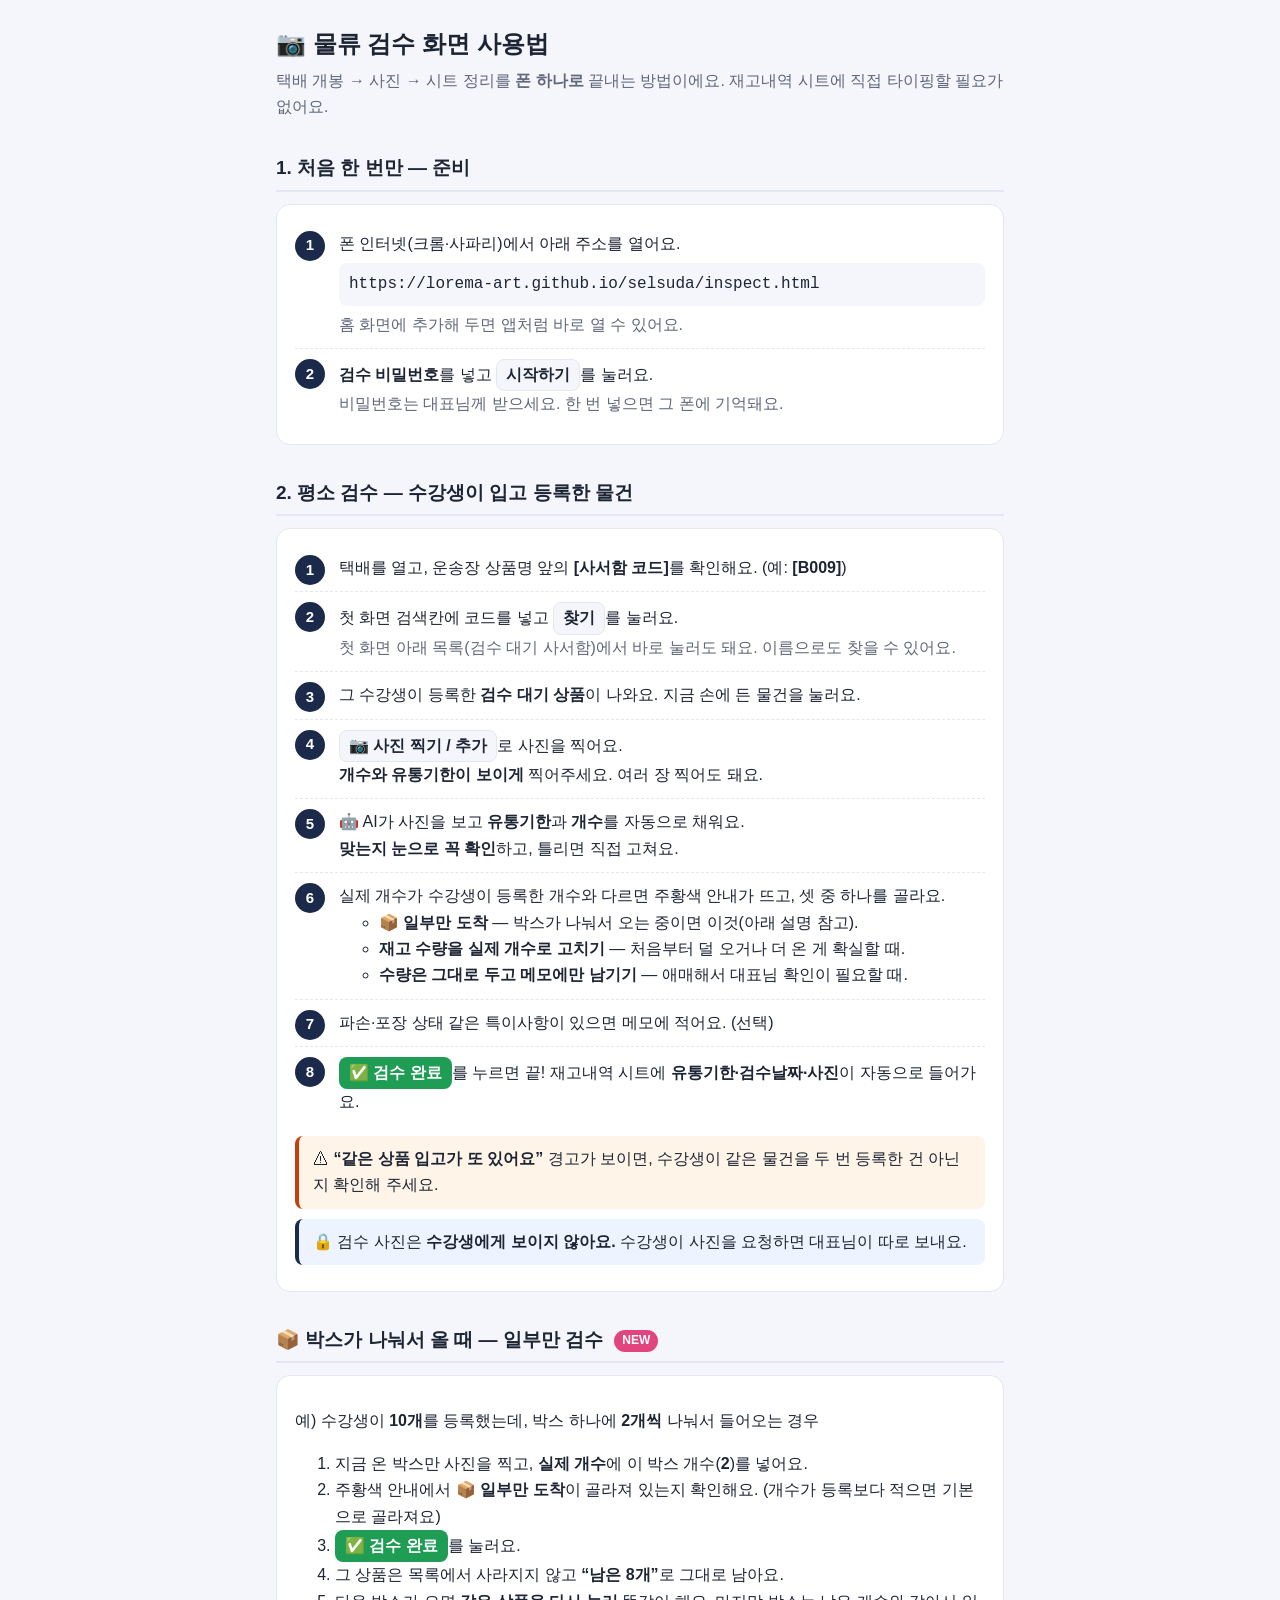
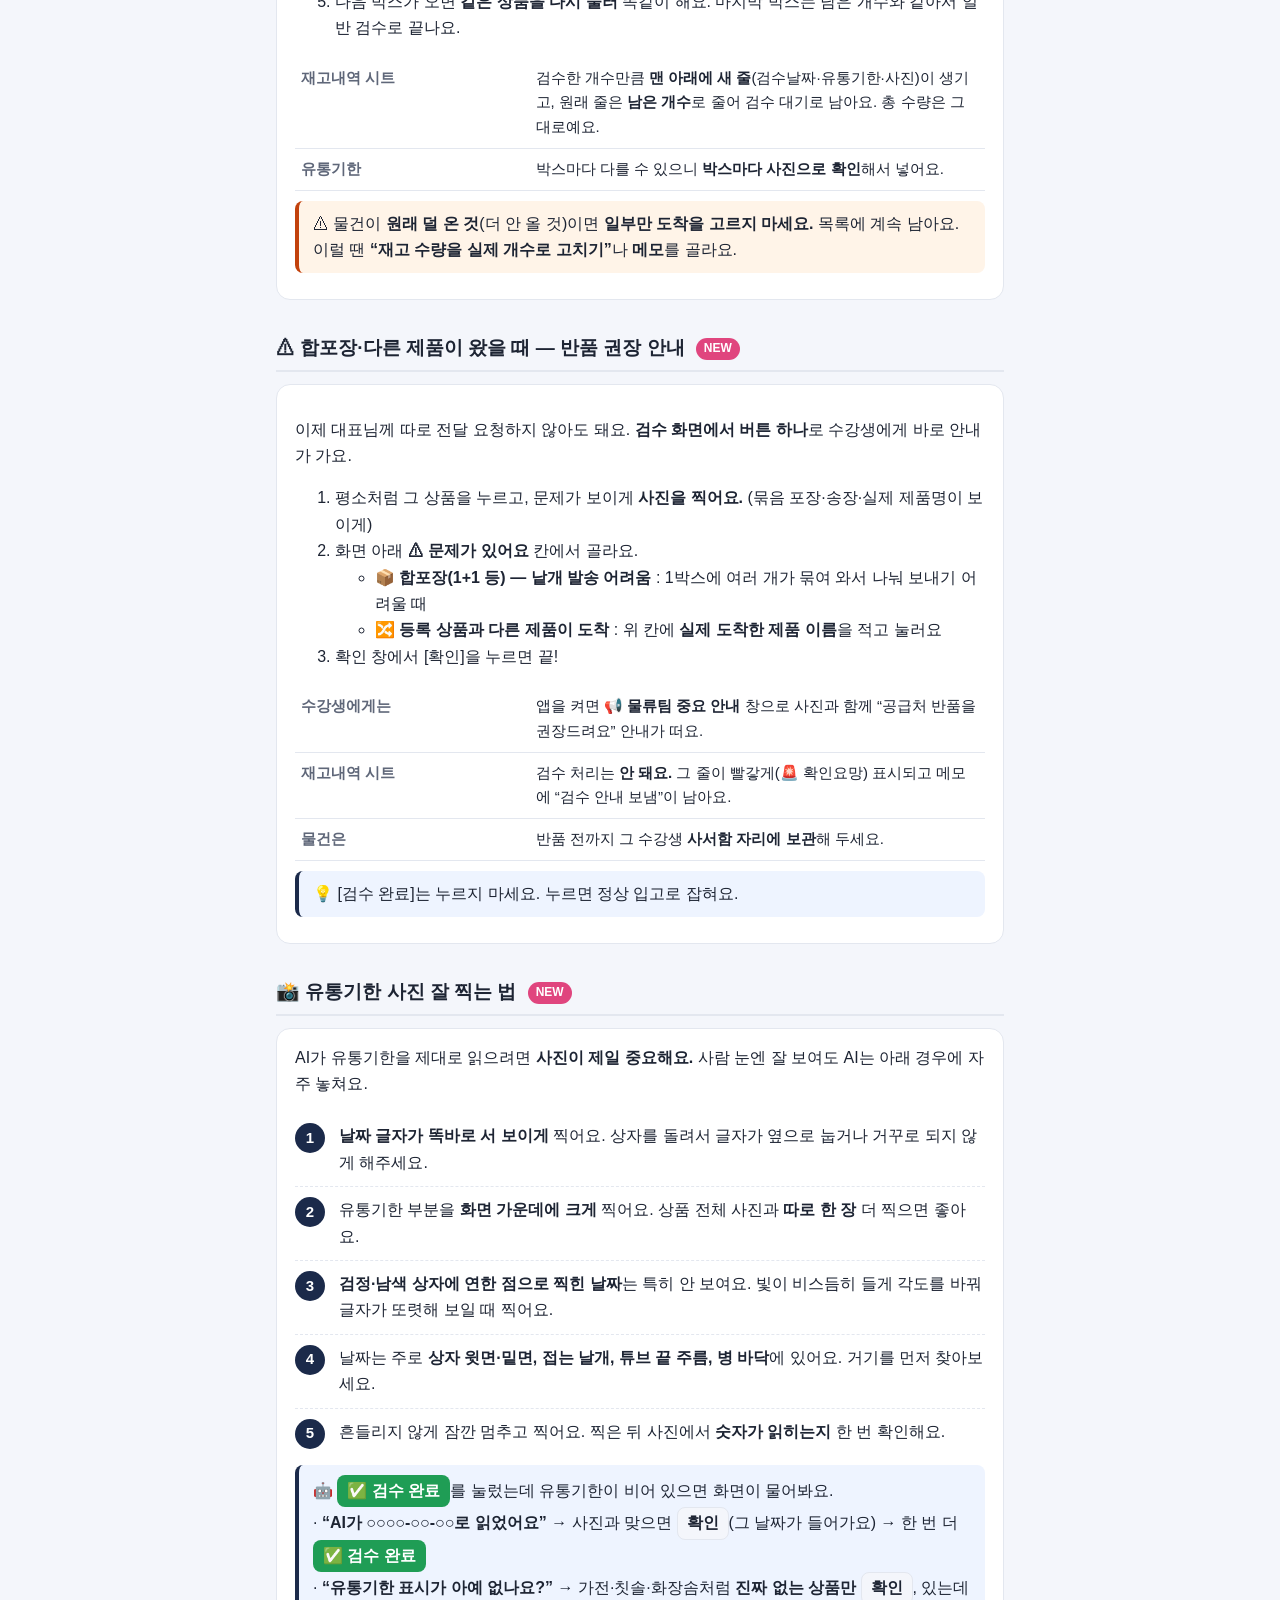
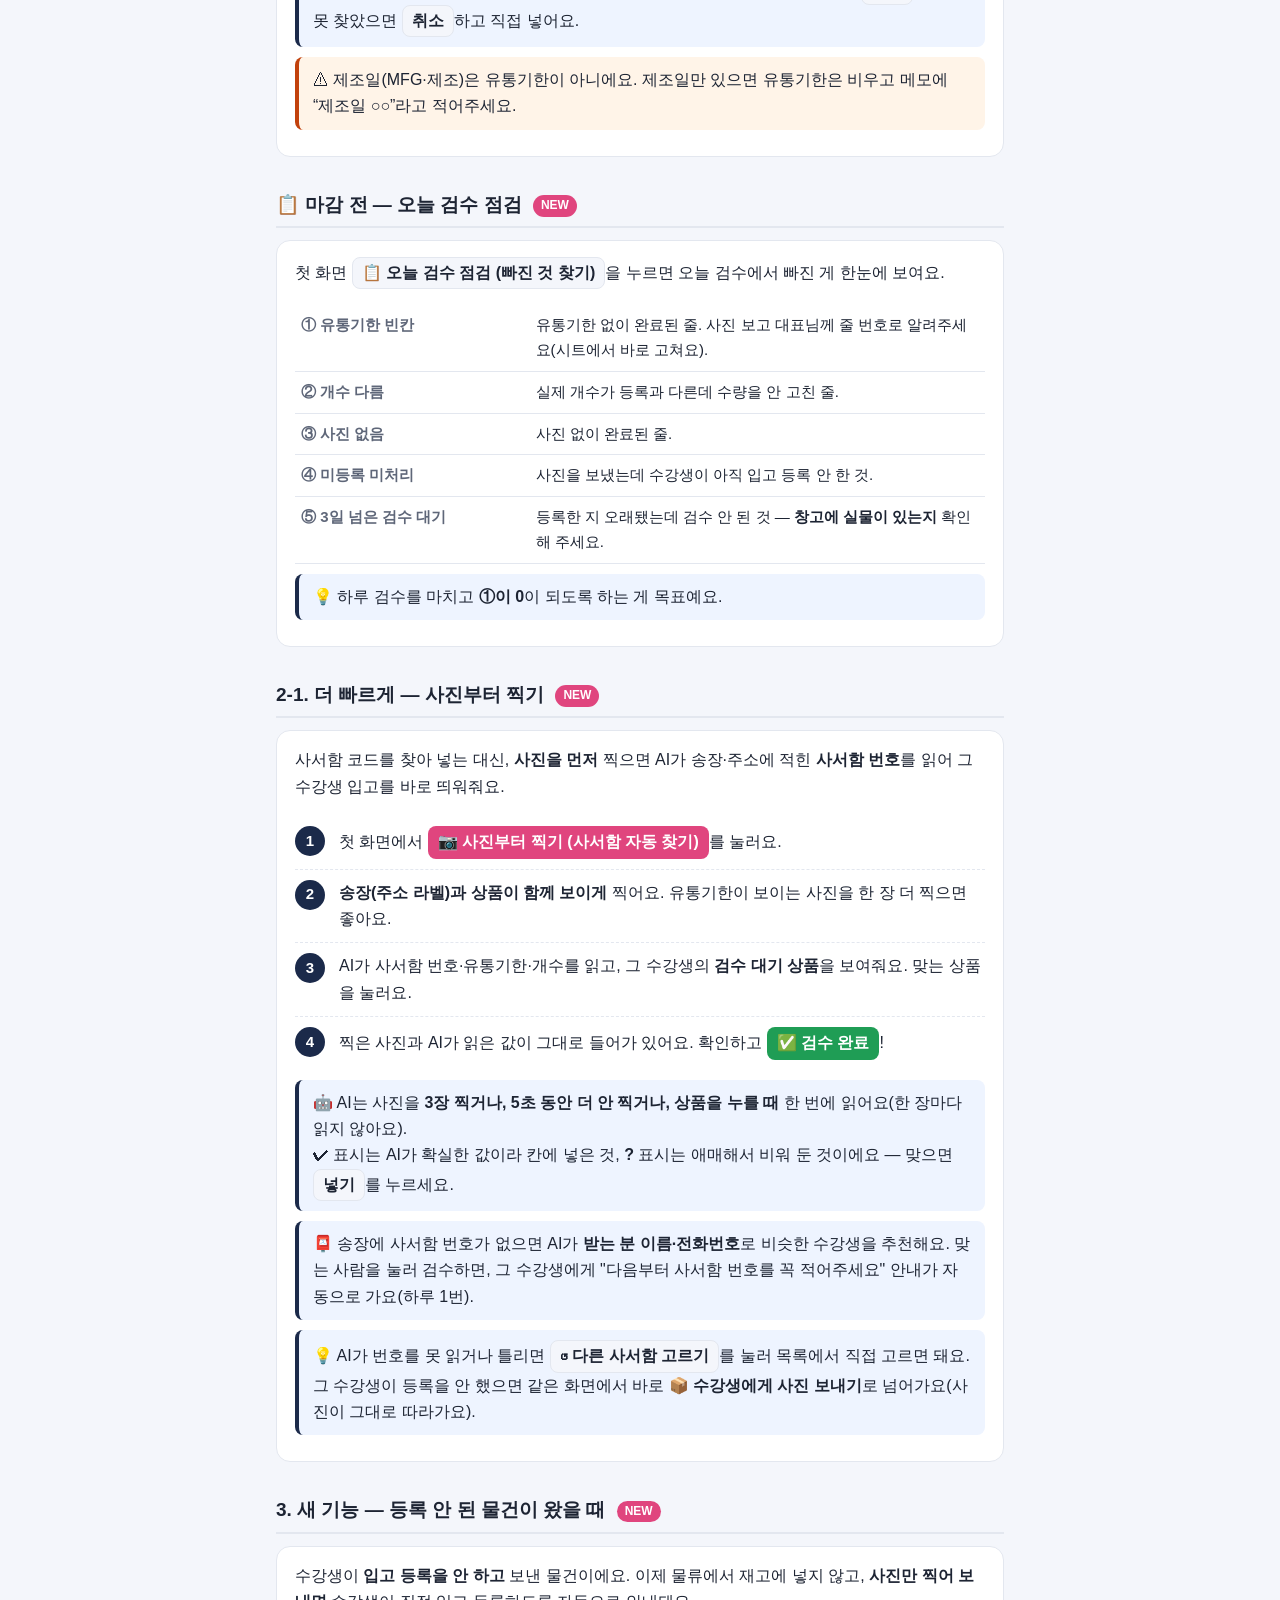
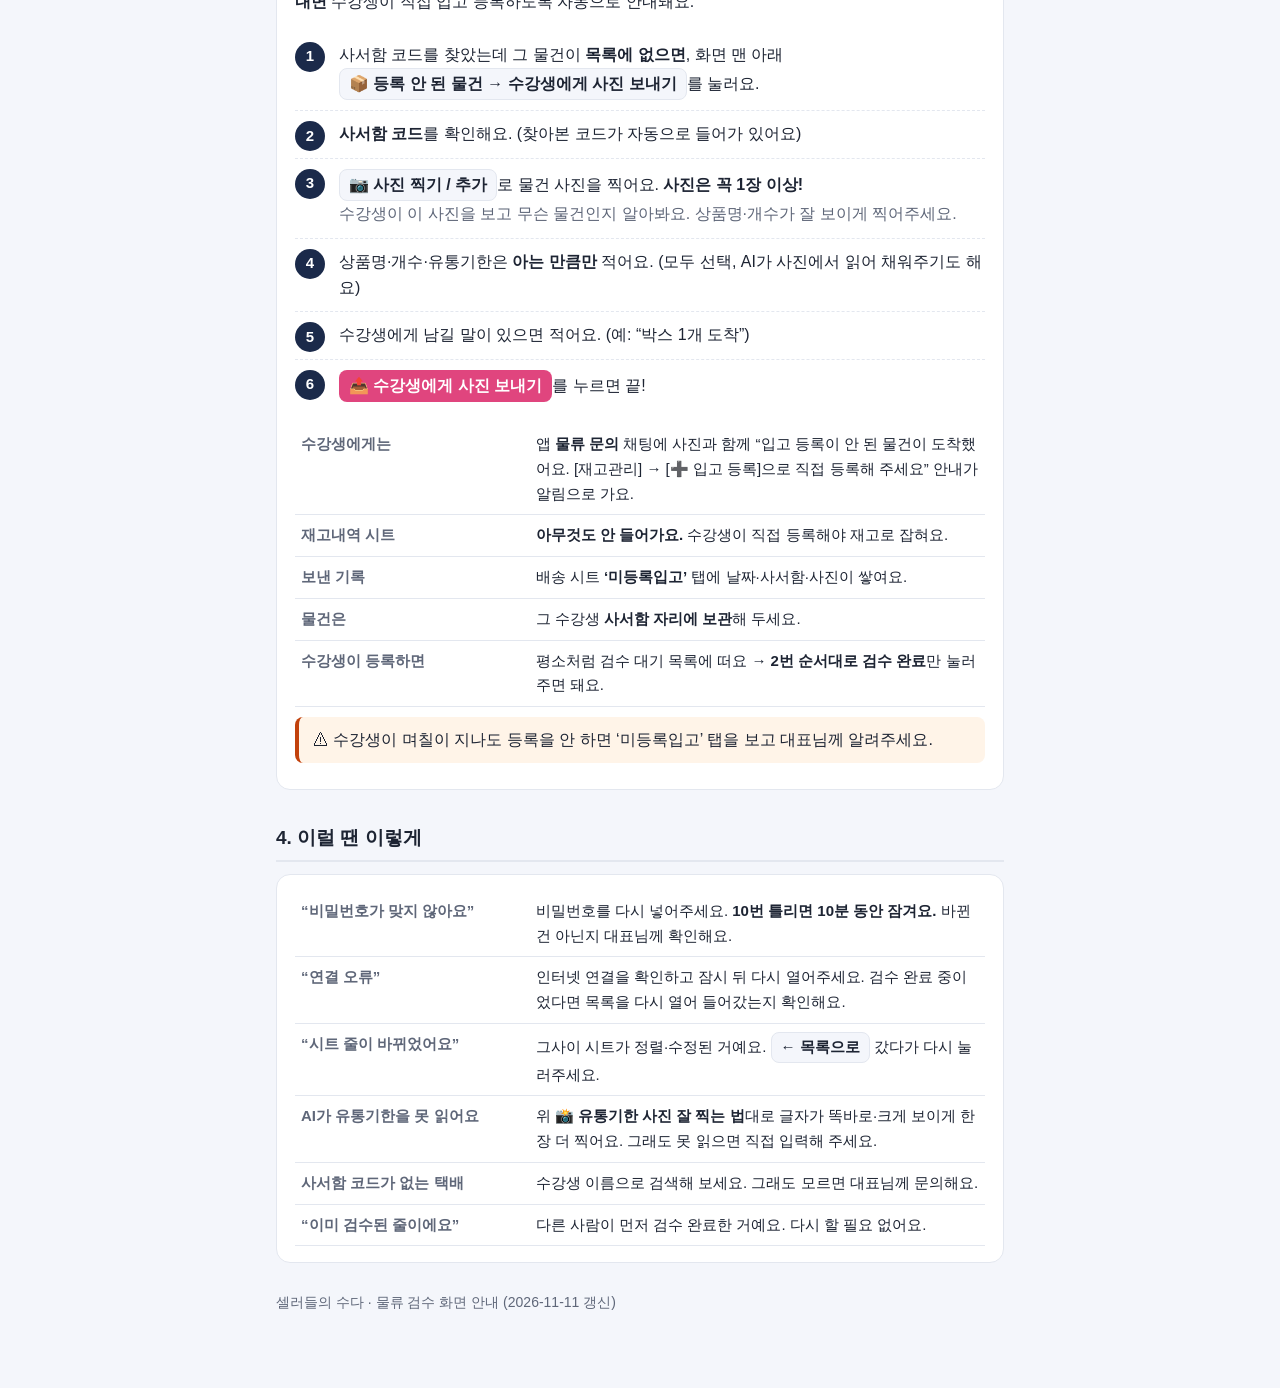
==== commit 56d093b7: "검수 화면: 합포장·다른 제품 반품 권장 안내 버튼 + 매뉴얼 (inspect-manual.html)" ====
--- a/inspect-manual.html
+++ b/inspect-manual.html
@@ -100,6 +100,26 @@
     <div class="warn">⚠ 물건이 <b>원래 덜 온 것</b>(더 안 올 것)이면 <b>일부만 도착을 고르지 마세요.</b> 목록에 계속 남아요. 이럴 땐 <b>“재고 수량을 실제 개수로 고치기”</b>나 <b>메모</b>를 골라요.</div>
   </div>
 
+  <h2>⚠ 합포장·다른 제품이 왔을 때 — 반품 권장 안내 <span class="tag">NEW</span></h2>
+  <div class="card">
+    <p>이제 대표님께 따로 전달 요청하지 않아도 돼요. <b>검수 화면에서 버튼 하나</b>로 수강생에게 바로 안내가 가요.</p>
+    <ol>
+      <li>평소처럼 그 상품을 누르고, 문제가 보이게 <b>사진을 찍어요.</b> (묶음 포장·송장·실제 제품명이 보이게)</li>
+      <li>화면 아래 <b>⚠ 문제가 있어요</b> 칸에서 골라요.
+        <ul>
+          <li><b>📦 합포장(1+1 등) — 낱개 발송 어려움</b> : 1박스에 여러 개가 묶여 와서 나눠 보내기 어려울 때</li>
+          <li><b>🔀 등록 상품과 다른 제품이 도착</b> : 위 칸에 <b>실제 도착한 제품 이름</b>을 적고 눌러요</li>
+        </ul></li>
+      <li>확인 창에서 [확인]을 누르면 끝!</li>
+    </ol>
+    <table>
+      <tr><th>수강생에게는</th><td>앱을 켜면 <b>📢 물류팀 중요 안내</b> 창으로 사진과 함께 “공급처 반품을 권장드려요” 안내가 떠요.</td></tr>
+      <tr><th>재고내역 시트</th><td>검수 처리는 <b>안 돼요.</b> 그 줄이 빨갛게(🚨 확인요망) 표시되고 메모에 “검수 안내 보냄”이 남아요.</td></tr>
+      <tr><th>물건은</th><td>반품 전까지 그 수강생 <b>사서함 자리에 보관</b>해 두세요.</td></tr>
+    </table>
+    <div class="tip">💡 [검수 완료]는 누르지 마세요. 누르면 정상 입고로 잡혀요.</div>
+  </div>
+
   <h2>📸 유통기한 사진 잘 찍는 법 <span class="tag">NEW</span></h2>
   <div class="card">
     <p style="margin-top:0">AI가 유통기한을 제대로 읽으려면 <b>사진이 제일 중요해요.</b> 사람 눈엔 잘 보여도 AI는 아래 경우에 자주 놓쳐요.</p>
@@ -178,7 +198,7 @@
     </table>
   </div>
 
-  <p class="muted" style="margin-top:28px;font-size:14px">셀러들의 수다 · 물류 검수 화면 안내 (2026-11-10 갱신)</p>
+  <p class="muted" style="margin-top:28px;font-size:14px">셀러들의 수다 · 물류 검수 화면 안내 (2026-11-11 갱신)</p>
 </div>
 </body>
 </html>
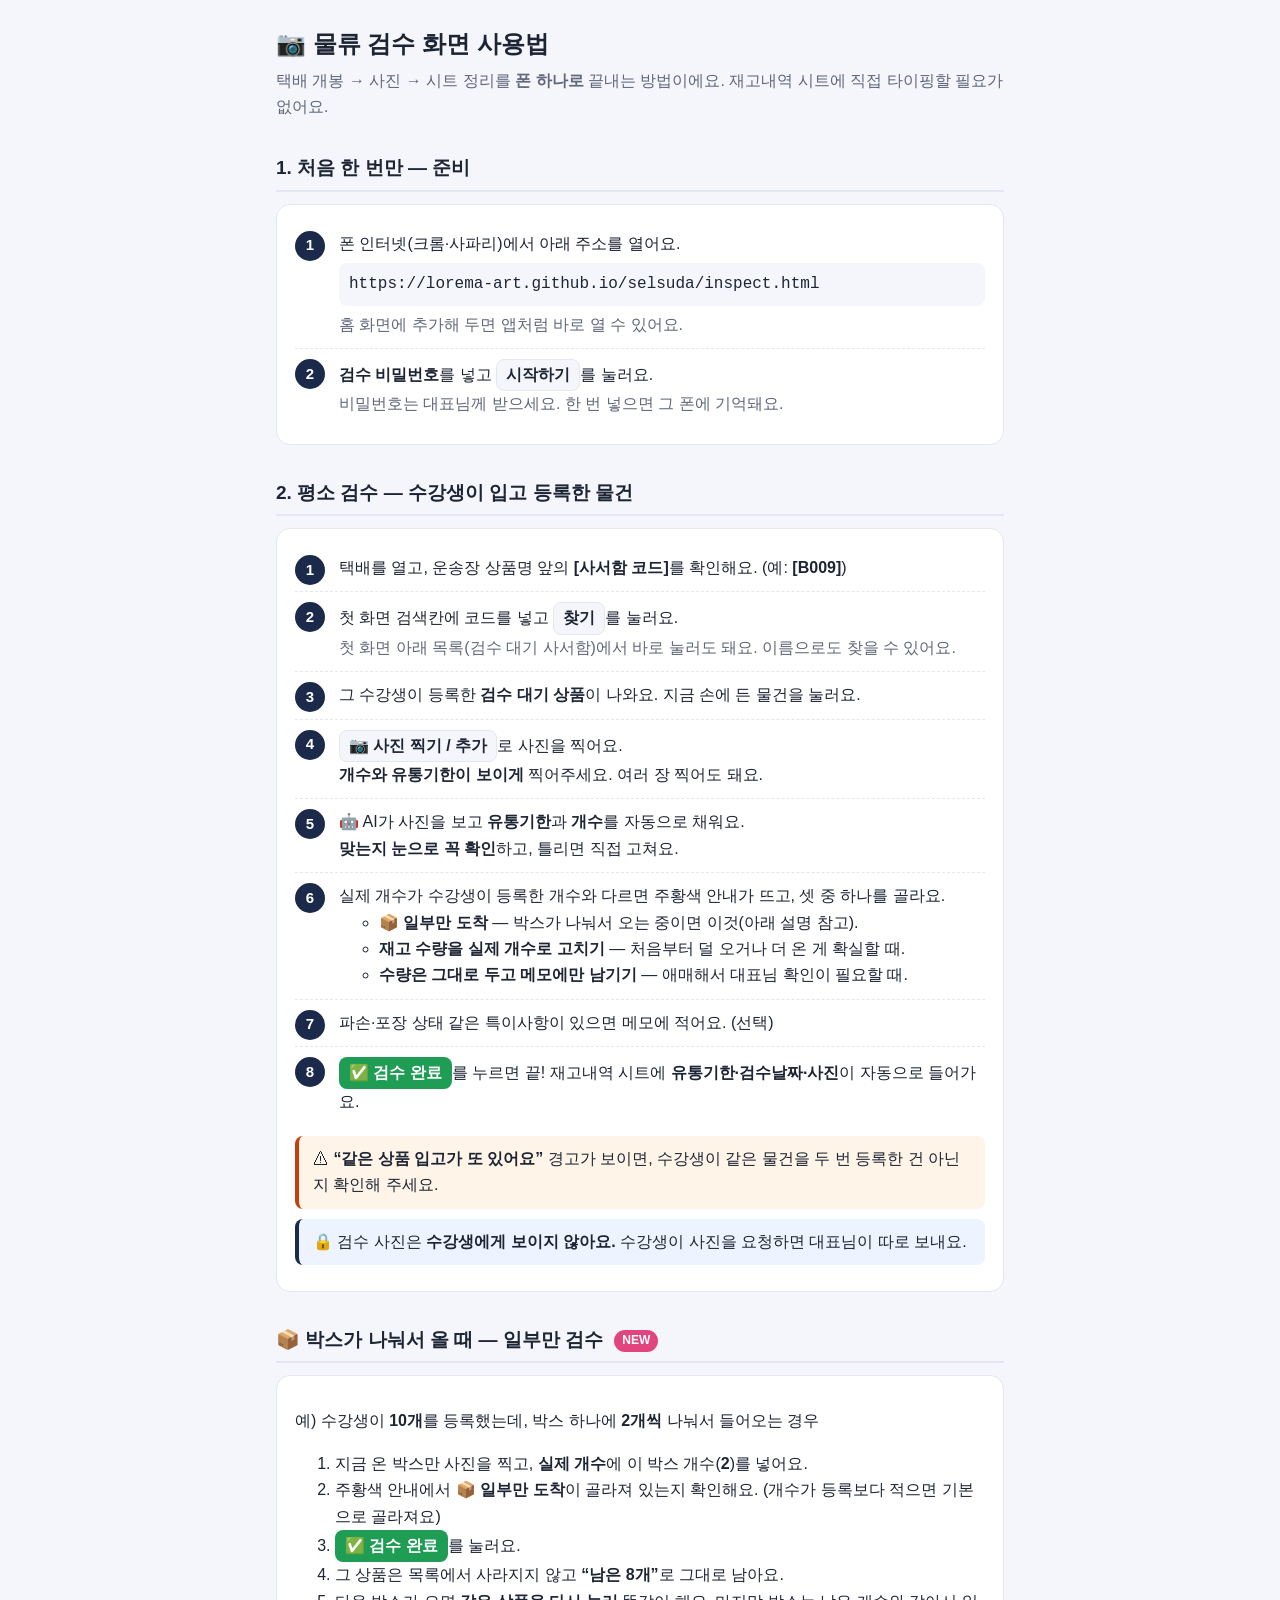
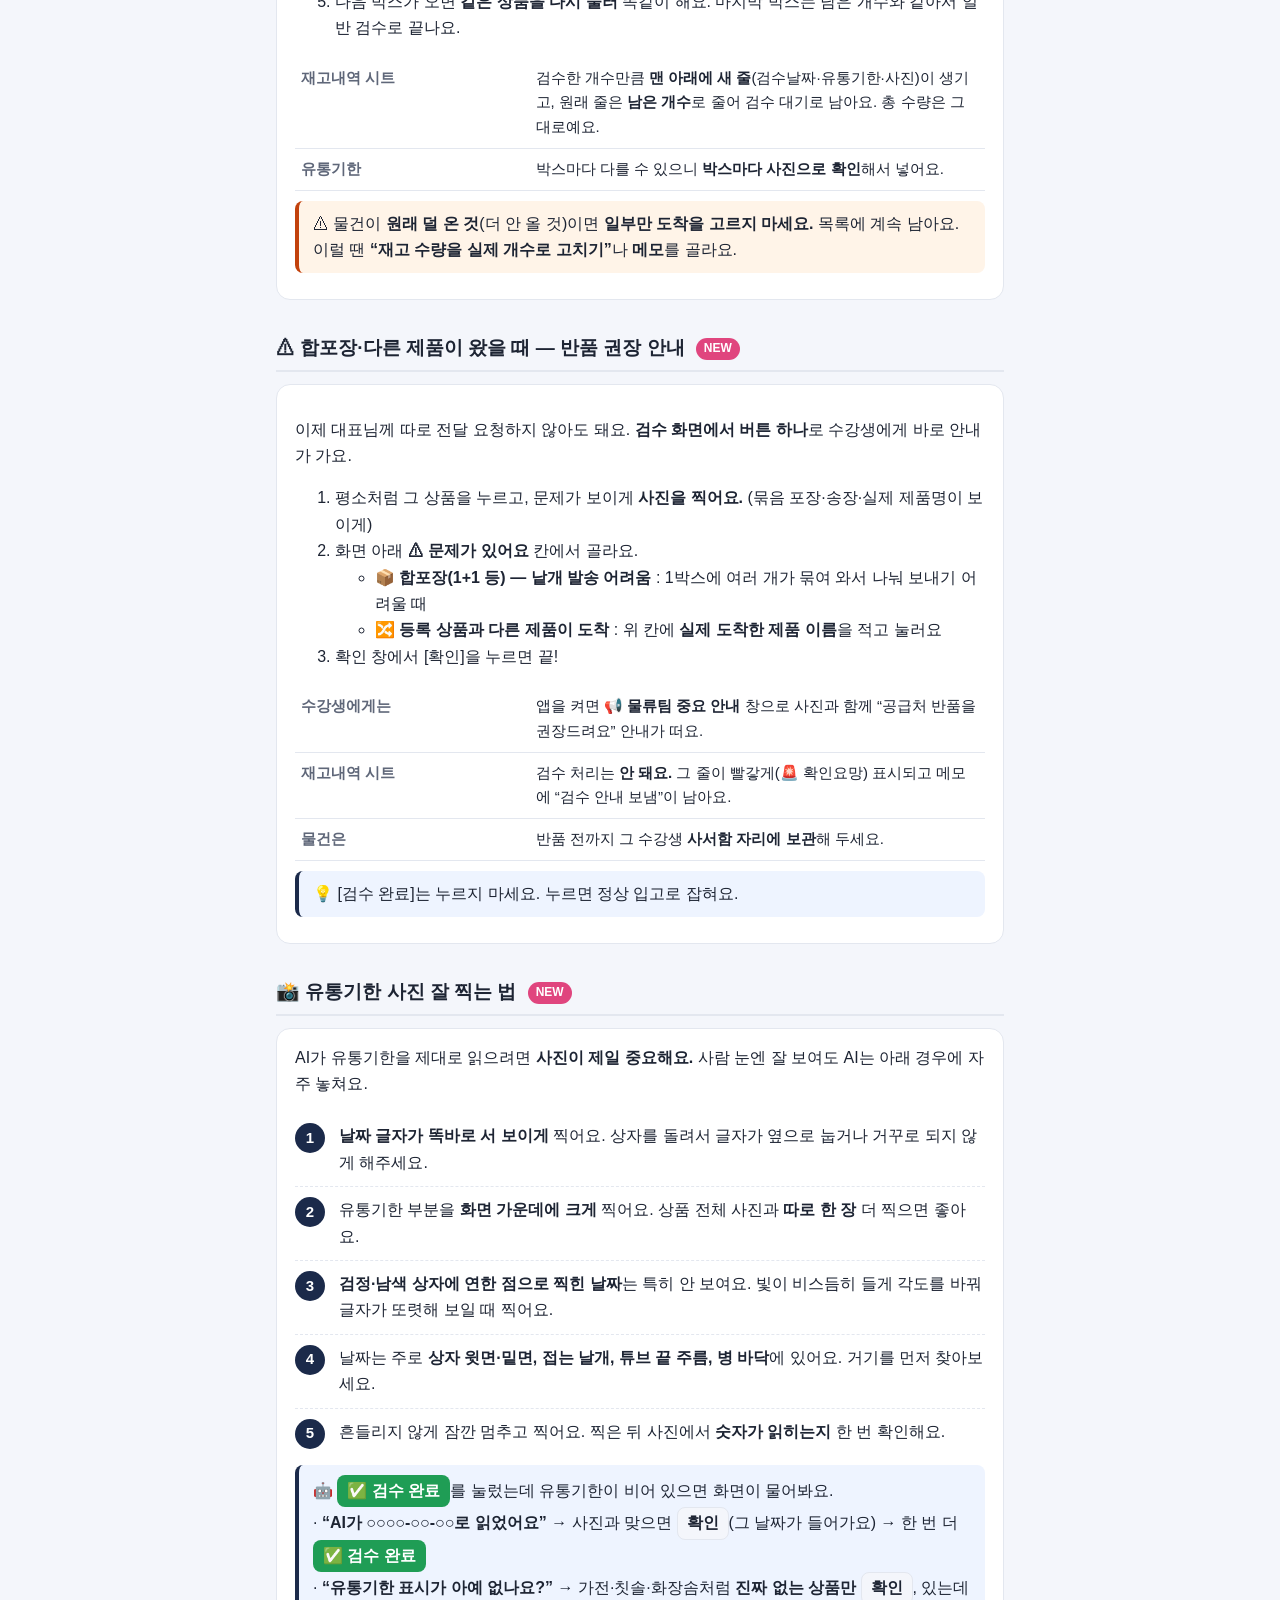
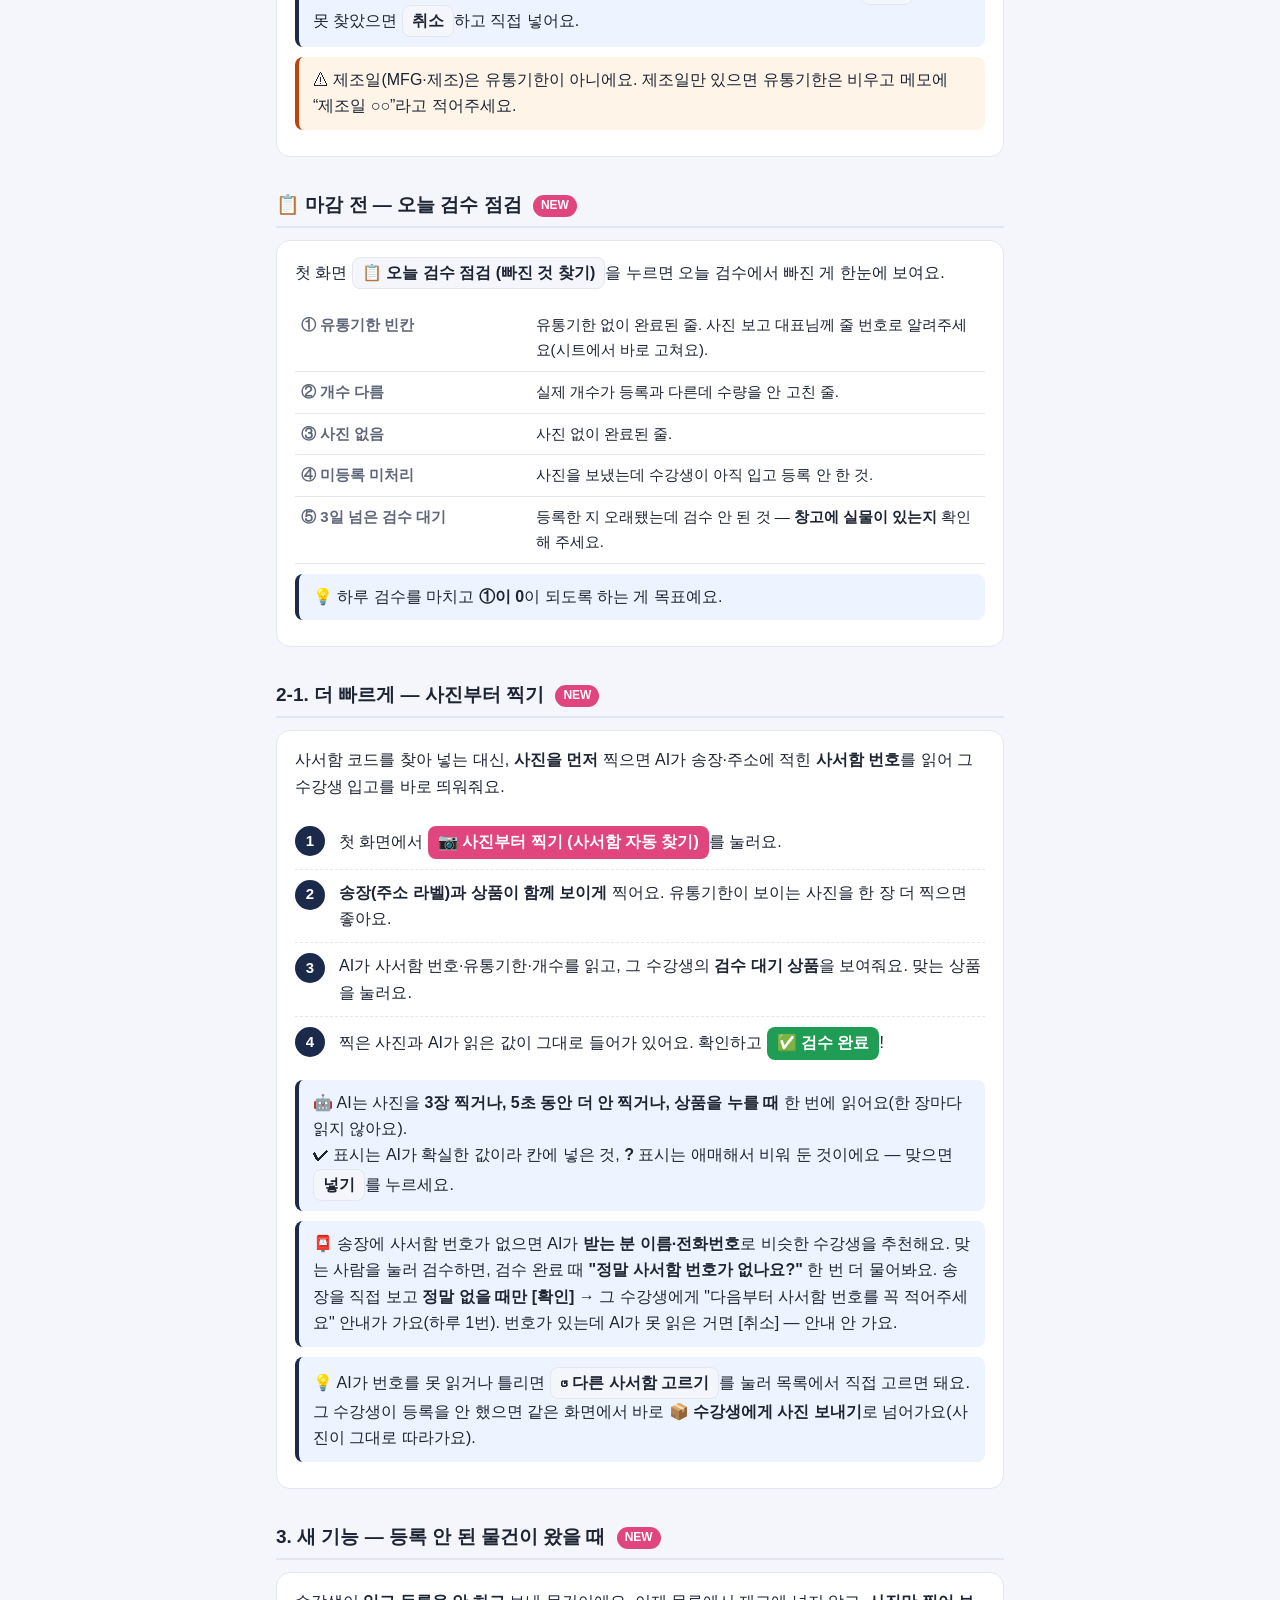
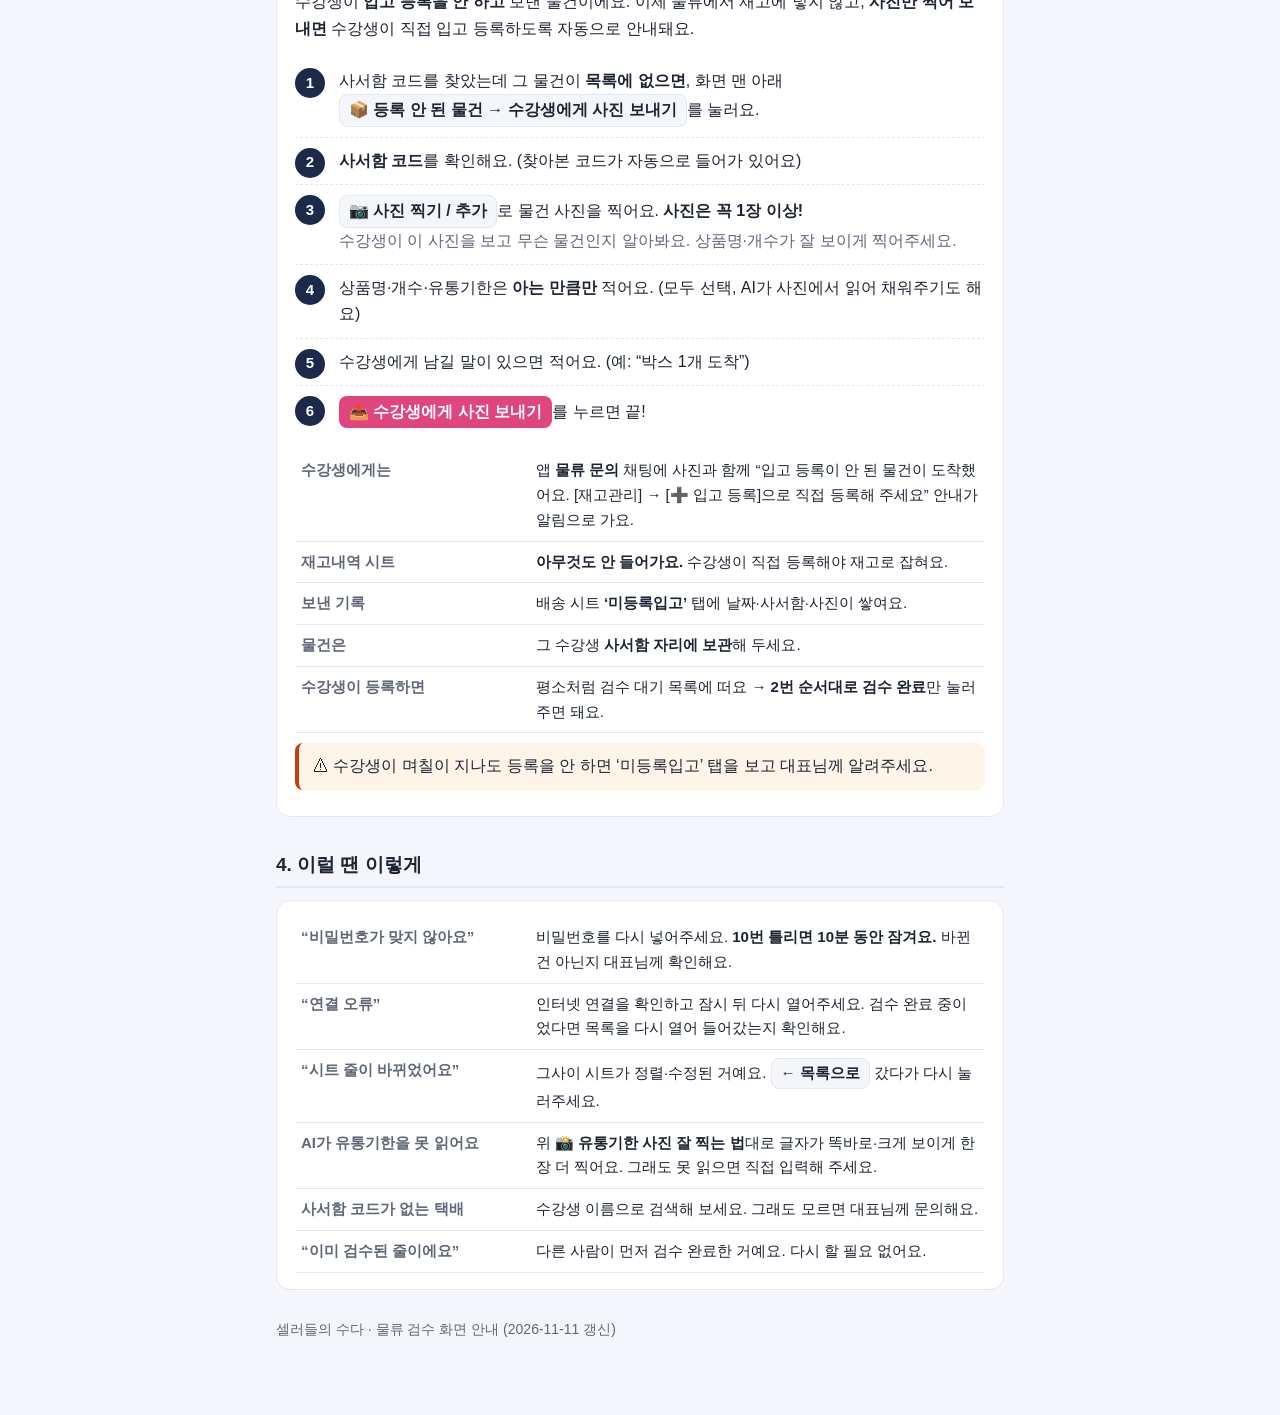
==== commit b8b668e0: "사서함 번호 없음 안내는 담당자 확인 후에만 (inspect-manual.html)" ====
--- a/inspect-manual.html
+++ b/inspect-manual.html
@@ -160,7 +160,7 @@
     </ol>
     <div class="tip">🤖 AI는 사진을 <b>3장 찍거나, 5초 동안 더 안 찍거나, 상품을 누를 때</b> 한 번에 읽어요(한 장마다 읽지 않아요).<br>
       ✔ 표시는 AI가 확실한 값이라 칸에 넣은 것, <b>?</b> 표시는 애매해서 비워 둔 것이에요 — 맞으면 <span class="btn">넣기</span>를 누르세요.</div>
-    <div class="tip">📮 송장에 사서함 번호가 없으면 AI가 <b>받는 분 이름·전화번호</b>로 비슷한 수강생을 추천해요. 맞는 사람을 눌러 검수하면, 그 수강생에게 "다음부터 사서함 번호를 꼭 적어주세요" 안내가 자동으로 가요(하루 1번).</div>
+    <div class="tip">📮 송장에 사서함 번호가 없으면 AI가 <b>받는 분 이름·전화번호</b>로 비슷한 수강생을 추천해요. 맞는 사람을 눌러 검수하면, 검수 완료 때 <b>"정말 사서함 번호가 없나요?"</b> 한 번 더 물어봐요. 송장을 직접 보고 <b>정말 없을 때만 [확인]</b> → 그 수강생에게 "다음부터 사서함 번호를 꼭 적어주세요" 안내가 가요(하루 1번). 번호가 있는데 AI가 못 읽은 거면 [취소] — 안내 안 가요.</div>
     <div class="tip">💡 AI가 번호를 못 읽거나 틀리면 <span class="btn">↺ 다른 사서함 고르기</span>를 눌러 목록에서 직접 고르면 돼요. 그 수강생이 등록을 안 했으면 같은 화면에서 바로 <b>📦 수강생에게 사진 보내기</b>로 넘어가요(사진이 그대로 따라가요).</div>
   </div>
 
